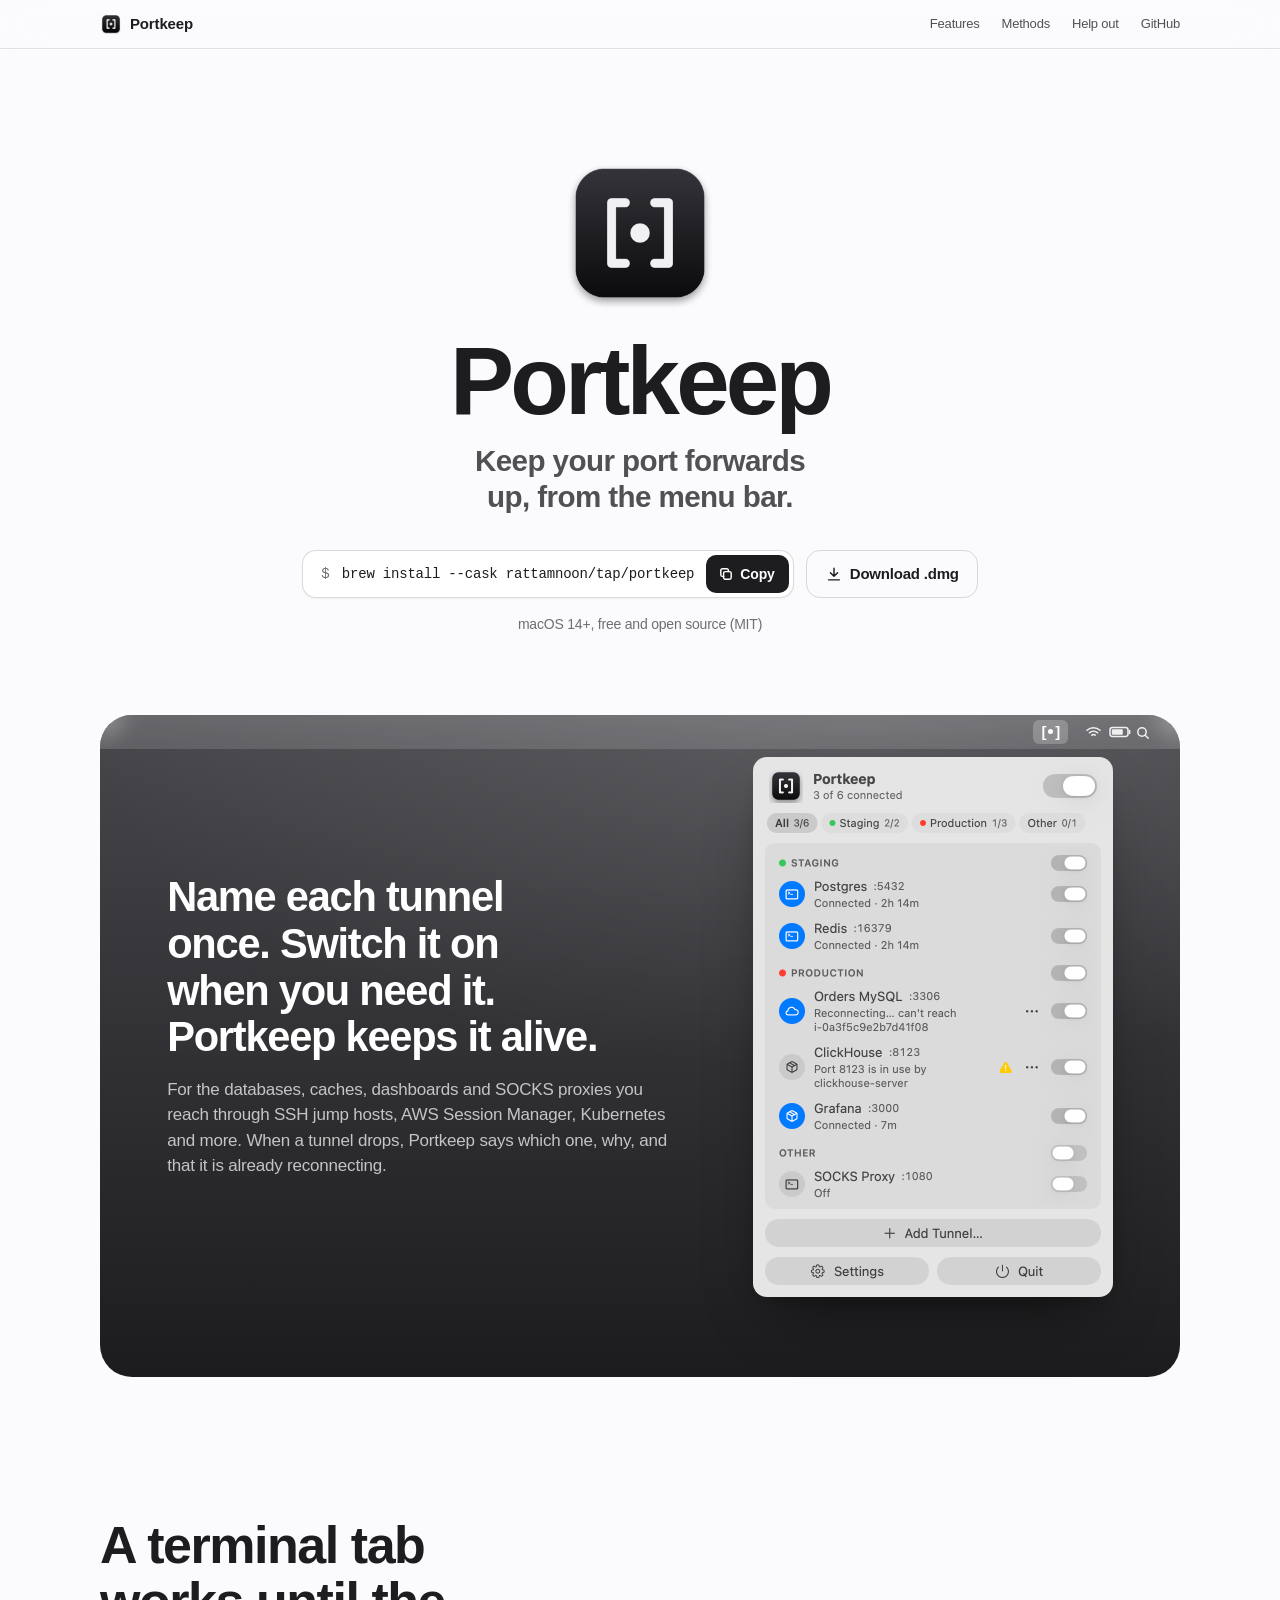
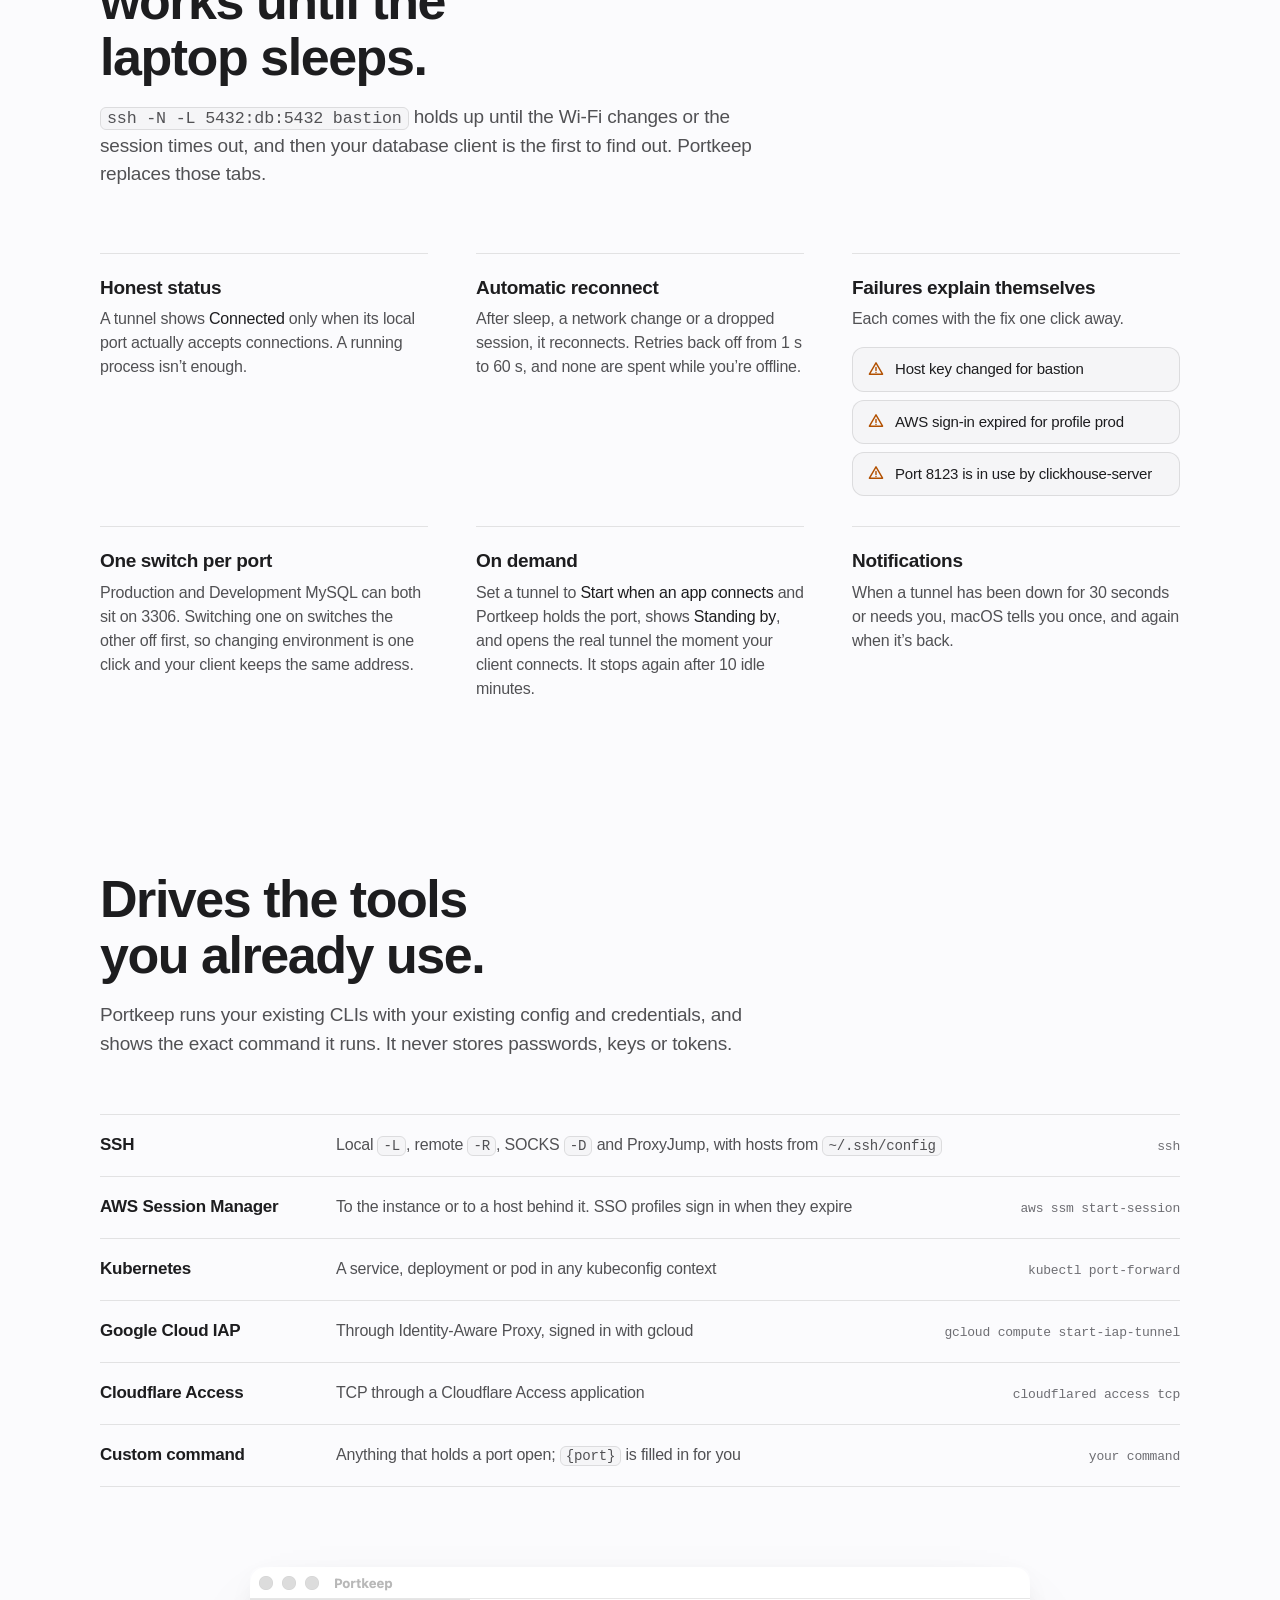
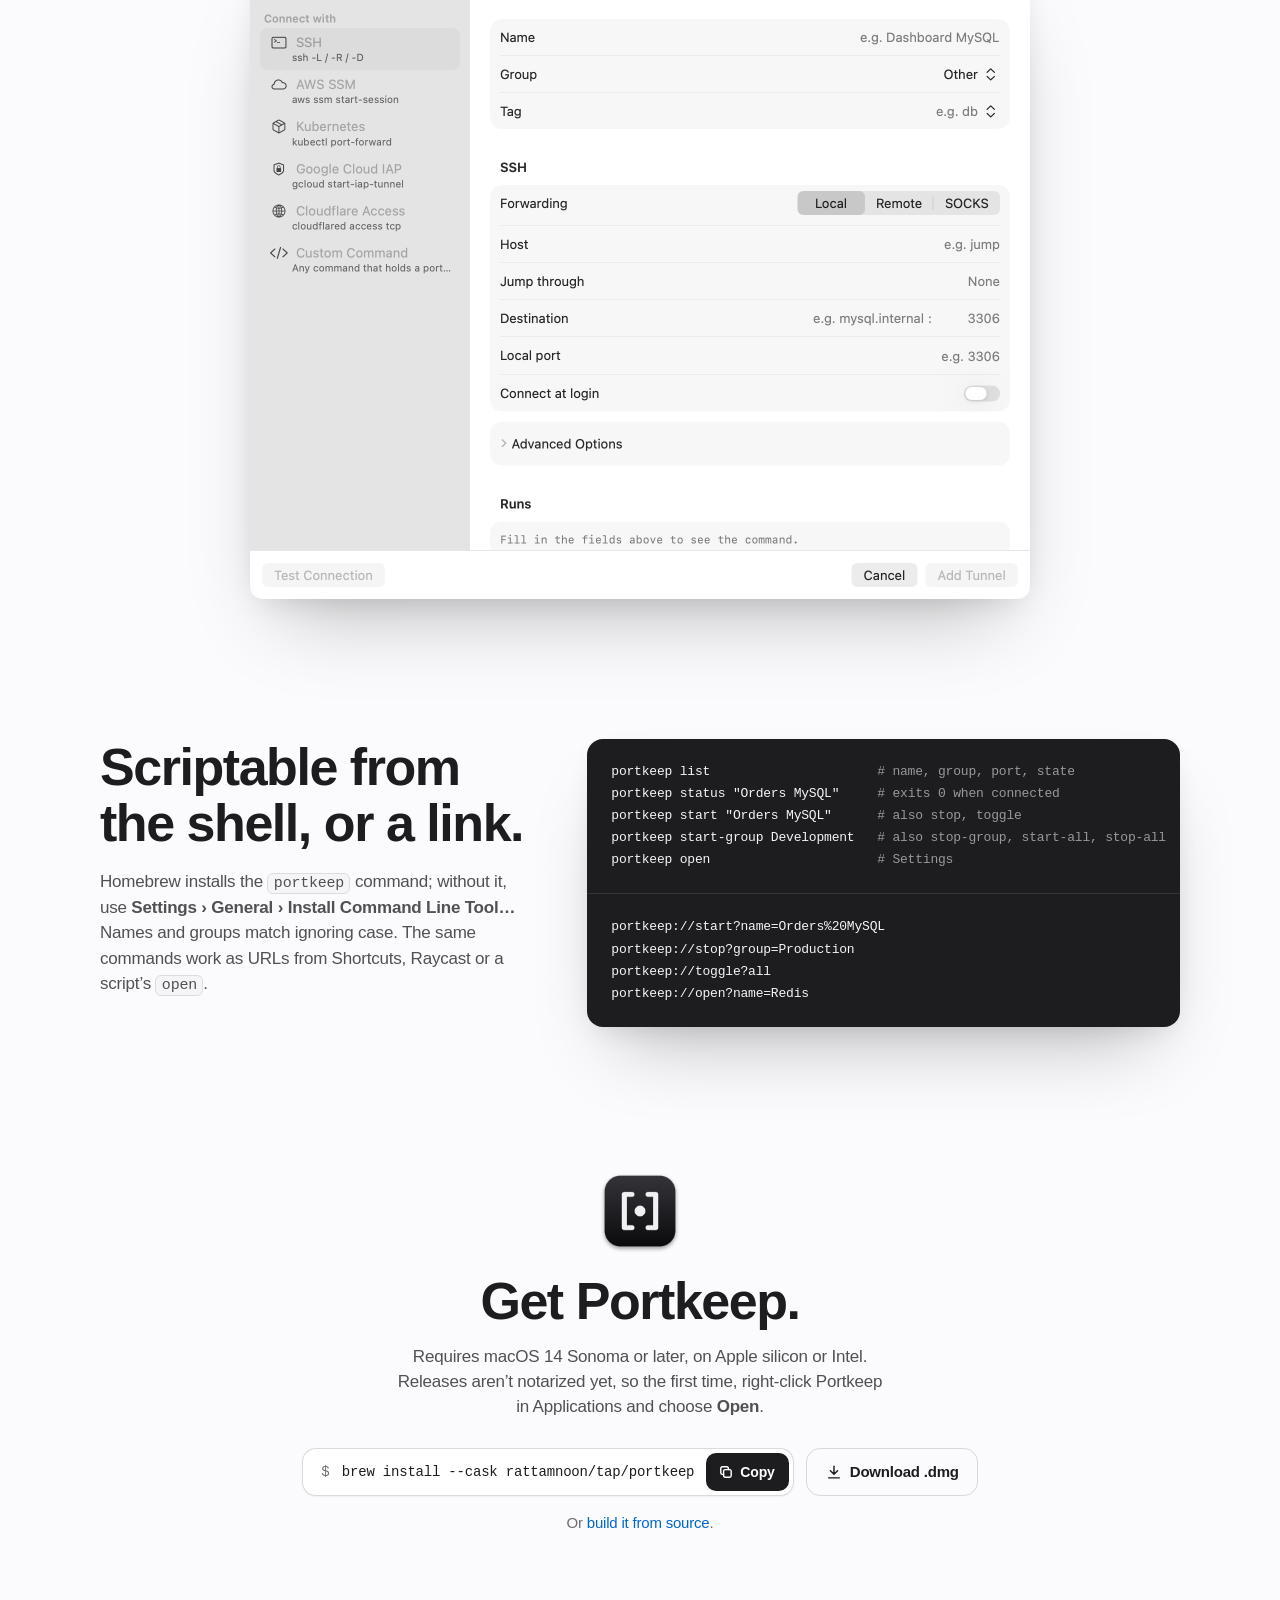
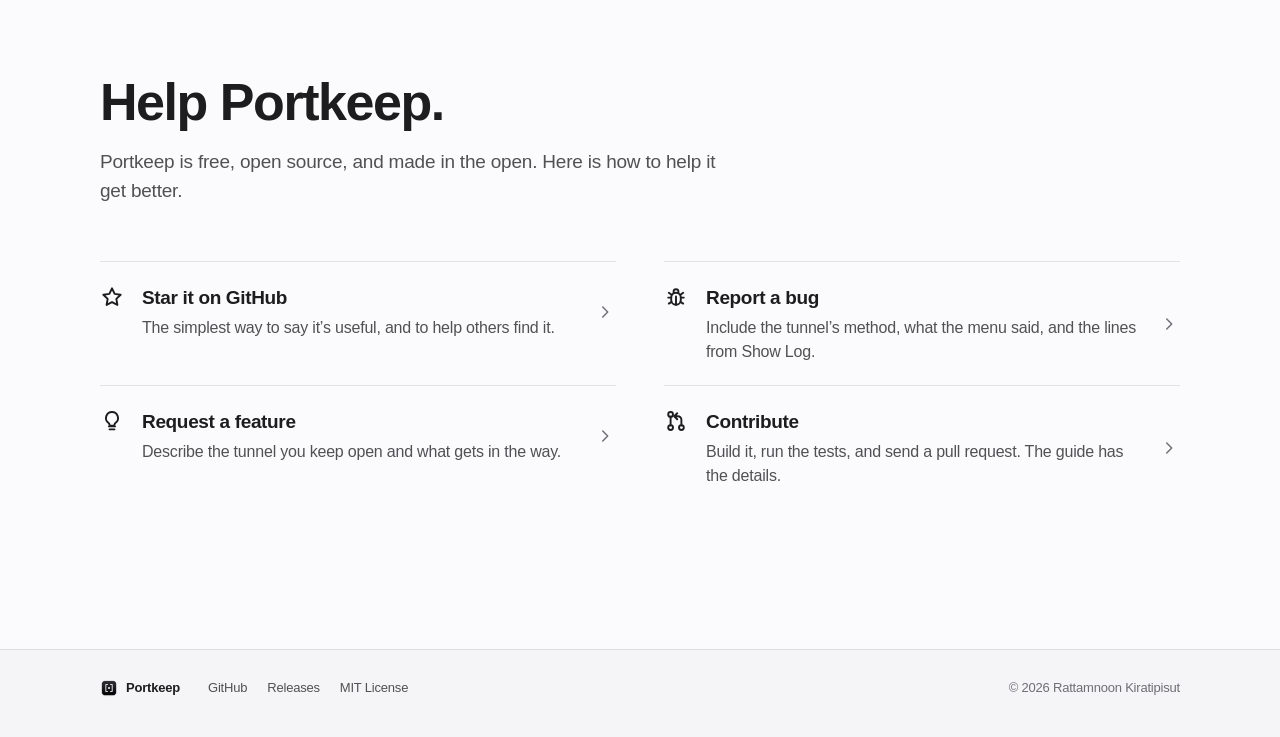
==== site/index.html @ b3702b77 "Landing page in site/, deployed to GitHub Pages A static page (no build step, system fonts, light an" ====
<!doctype html>
<html lang="en">
<head>
<meta charset="utf-8">
<meta name="viewport" content="width=device-width, initial-scale=1">
<title>Portkeep: keep your port forwards up, from the menu bar</title>
<meta name="description" content="Portkeep is a free, open-source macOS menu bar app that keeps your SSH, AWS SSM, kubectl, GCP IAP and Cloudflare port forwards up, reconnects them on its own, and says why when one fails.">
<meta name="color-scheme" content="light dark">
<meta name="theme-color" content="#fbfbfd" media="(prefers-color-scheme: light)">
<meta name="theme-color" content="#000000" media="(prefers-color-scheme: dark)">
<link rel="canonical" href="https://rattamnoon.github.io/portkeep/">
<link rel="icon" type="image/png" href="assets/favicon.png">
<link rel="apple-touch-icon" href="assets/apple-touch-icon.png">
<meta property="og:type" content="website">
<meta property="og:site_name" content="Portkeep">
<meta property="og:title" content="Portkeep">
<meta property="og:description" content="Keep your port forwards up, from the menu bar. Free and open source for macOS.">
<meta property="og:url" content="https://rattamnoon.github.io/portkeep/">
<meta property="og:image" content="https://rattamnoon.github.io/portkeep/assets/og.png">
<meta property="og:image:width" content="1200">
<meta property="og:image:height" content="630">
<meta property="og:image:alt" content="The Portkeep icon, a white bracket-and-dot mark on a graphite square, beside the name and tagline">
<meta name="twitter:card" content="summary_large_image">
<link rel="stylesheet" href="assets/style.css">
</head>
<body>
<svg width="0" height="0" class="sprite" aria-hidden="true" focusable="false">
  <symbol id="i-copy" viewBox="0 0 20 20"><rect x="7" y="7" width="9.5" height="9.5" rx="2"/><path d="M13 7V5.5A2 2 0 0 0 11 3.5H5.5a2 2 0 0 0-2 2V11a2 2 0 0 0 2 2H7"/></symbol>
  <symbol id="i-check" viewBox="0 0 20 20"><path d="M4.5 10.5l3.5 3.5 7.5-8"/></symbol>
  <symbol id="i-down" viewBox="0 0 20 20"><path d="M10 3.5v9M6 8.5l4 4 4-4M4 16.5h12"/></symbol>
  <symbol id="i-arrow" viewBox="0 0 20 20"><path d="M7.5 4.5L13 10l-5.5 5.5"/></symbol>
  <symbol id="i-star" viewBox="0 0 20 20"><path d="M10 2.8l2.2 4.6 5 .7-3.6 3.5.9 5-4.5-2.4-4.5 2.4.9-5L2.8 8.1l5-.7z"/></symbol>
  <symbol id="i-bug" viewBox="0 0 20 20"><rect x="6" y="6.5" width="8" height="10" rx="4"/><path d="M8 6.5V5.5a2 2 0 0 1 4 0v1M10 9.5v7M3.5 10.5H6M14 10.5h2.5M4 6.5l2.3 1.6M16 6.5l-2.3 1.6M4 15.5l2.3-1.4M16 15.5l-2.3-1.4"/></symbol>
  <symbol id="i-idea" viewBox="0 0 20 20"><path d="M7.5 14.5h5M8 17h4M10 2.5a5 5 0 0 0-3 9c.6.5 1 1.2 1 2v.5h4V13.5c0-.8.4-1.5 1-2a5 5 0 0 0-3-9z"/></symbol>
  <symbol id="i-merge" viewBox="0 0 20 20"><circle cx="5.5" cy="4.5" r="2"/><circle cx="5.5" cy="15.5" r="2"/><circle cx="14.5" cy="15.5" r="2"/><path d="M5.5 6.5v7M14.5 13.5V9a3 3 0 0 0-3-3H9M11 3.5L8.5 6 11 8.5"/></symbol>
  <symbol id="i-warn" viewBox="0 0 20 20"><path d="M10 3.2l7.3 12.6H2.7z"/><path d="M10 8.2v3.6M10 13.9v.1"/></symbol>
</svg>

<header class="bar">
  <nav class="bar-inner" aria-label="Site">
    <a class="bar-brand" href="./" aria-label="Portkeep home"><img src="assets/favicon.png" width="22" height="22" alt=""> Portkeep</a>
    <div class="bar-links">
      <a href="#why">Features</a>
      <a href="#methods">Methods</a>
      <a href="#help">Help out</a>
      <a href="https://github.com/rattamnoon/portkeep">GitHub</a>
    </div>
  </nav>
</header>

<main>
  <section class="hero" aria-labelledby="hero-title">
    <img class="hero-icon" src="assets/icon.png" width="160" height="160" alt="Portkeep app icon">
    <h1 id="hero-title">Portkeep</h1>
    <p class="hero-tagline">Keep your port forwards up, from the menu bar.</p>

    <div class="install">
      <div class="brew" role="group" aria-label="Install with Homebrew">
        <code id="brew-cmd"><span class="prompt" aria-hidden="true">$</span> brew install --cask rattamnoon/tap/portkeep</code>
        <button class="copy" type="button" data-copy="brew install --cask rattamnoon/tap/portkeep" aria-label="Copy the Homebrew command">
          <svg class="ico ico-copy" aria-hidden="true"><use href="#i-copy"/></svg>
          <svg class="ico ico-done" aria-hidden="true"><use href="#i-check"/></svg>
          <span class="copy-label">Copy</span>
        </button>
      </div>
      <a class="dmg" href="https://github.com/rattamnoon/portkeep/releases/latest">
        <svg class="ico" aria-hidden="true"><use href="#i-down"/></svg>
        Download .dmg
      </a>
    </div>
    <p class="hero-note">macOS 14+, free and open source (MIT)</p>
    <p class="sr-only" aria-live="polite" id="copy-status"></p>
  </section>

  <section class="stage" aria-label="The Portkeep menu">
    <div class="desk">
      <div class="menubar" aria-hidden="true">
        <span class="menubar-glyph"><span>[</span><i></i><span>]</span></span>
        <svg class="menubar-sys" viewBox="0 0 66 14"><path d="M1 5.2a9.6 9.6 0 0 1 13 0M3.4 7.7a6.2 6.2 0 0 1 8.2 0M5.8 10.1a2.8 2.8 0 0 1 3.4 0"/><rect x="24" y="2.5" width="18" height="9" rx="2.4"/><rect x="25.8" y="4.3" width="11" height="5.4" rx="1" class="fill"/><path d="M43.6 5.6v2.8"/><circle cx="56" cy="7" r="4.2"/><path d="M59.2 10.2l3 3"/></svg>
      </div>
      <div class="desk-body">
        <div class="desk-copy">
          <p class="desk-lead">Name each tunnel once. Switch it on when you need it. Portkeep keeps it alive.</p>
          <p class="desk-text">For the databases, caches, dashboards and SOCKS proxies you reach through SSH jump hosts, AWS Session Manager, Kubernetes and more. When a tunnel drops, Portkeep says which one, why, and that it is already reconnecting.</p>
        </div>
        <picture class="menu-shot">
          <source srcset="assets/menu-en-dark.png" media="(prefers-color-scheme: dark)">
          <img src="assets/menu-en-light.png" width="360" height="540" alt="The Portkeep menu: tunnels grouped under Staging, Production and Other, each with its local port, status and a switch. Orders MySQL reads “Reconnecting… can't reach” its instance, and ClickHouse warns that port 8123 is in use by clickhouse-server.">
        </picture>
      </div>
    </div>
  </section>

  <section class="why" id="why" aria-labelledby="why-title">
    <div class="wrap">
      <h2 id="why-title">A terminal tab works until the laptop sleeps.</h2>
      <p class="section-lede"><code>ssh -N -L 5432:db:5432 bastion</code> holds up until the Wi-Fi changes or the session times out, and then your database client is the first to find out. Portkeep replaces those tabs.</p>

      <dl class="points">
        <div class="point">
          <dt>Honest status</dt>
          <dd>A tunnel shows <em>Connected</em> only when its local port actually accepts connections. A running process isn’t enough.</dd>
        </div>
        <div class="point">
          <dt>Automatic reconnect</dt>
          <dd>After sleep, a network change or a dropped session, it reconnects. Retries back off from 1&nbsp;s to 60&nbsp;s, and none are spent while you’re offline.</dd>
        </div>
        <div class="point">
          <dt>Failures explain themselves</dt>
          <dd>
            Each comes with the fix one click away.
            <ul class="failures" aria-label="Example failure messages">
              <li><svg class="ico" aria-hidden="true"><use href="#i-warn"/></svg>Host key changed for bastion</li>
              <li><svg class="ico" aria-hidden="true"><use href="#i-warn"/></svg>AWS sign-in expired for profile prod</li>
              <li><svg class="ico" aria-hidden="true"><use href="#i-warn"/></svg>Port 8123 is in use by clickhouse-server</li>
            </ul>
          </dd>
        </div>
        <div class="point">
          <dt>One switch per port</dt>
          <dd>Production and Development MySQL can both sit on 3306. Switching one on switches the other off first, so changing environment is one click and your client keeps the same address.</dd>
        </div>
        <div class="point">
          <dt>On demand</dt>
          <dd>Set a tunnel to <em>Start when an app connects</em> and Portkeep holds the port, shows <em>Standing by</em>, and opens the real tunnel the moment your client connects. It stops again after 10 idle minutes.</dd>
        </div>
        <div class="point">
          <dt>Notifications</dt>
          <dd>When a tunnel has been down for 30 seconds or needs you, macOS tells you once, and again when it’s back.</dd>
        </div>
      </dl>
    </div>
  </section>

  <section class="methods" id="methods" aria-labelledby="methods-title">
    <div class="wrap">
      <h2 id="methods-title">Drives the tools you already use.</h2>
      <p class="section-lede">Portkeep runs your existing CLIs with your existing config and credentials, and shows the exact command it runs. It never stores passwords, keys or tokens.</p>

      <ul class="method-list">
        <li><span class="m-name">SSH</span><span class="m-detail">Local <code>-L</code>, remote <code>-R</code>, SOCKS <code>-D</code> and ProxyJump, with hosts from <code>~/.ssh/config</code></span><code class="m-cmd">ssh</code></li>
        <li><span class="m-name">AWS Session Manager</span><span class="m-detail">To the instance or to a host behind it. SSO profiles sign in when they expire</span><code class="m-cmd">aws ssm start-session</code></li>
        <li><span class="m-name">Kubernetes</span><span class="m-detail">A service, deployment or pod in any kubeconfig context</span><code class="m-cmd">kubectl port-forward</code></li>
        <li><span class="m-name">Google Cloud IAP</span><span class="m-detail">Through Identity-Aware Proxy, signed in with gcloud</span><code class="m-cmd">gcloud compute start-iap-tunnel</code></li>
        <li><span class="m-name">Cloudflare Access</span><span class="m-detail">TCP through a Cloudflare Access application</span><code class="m-cmd">cloudflared access tcp</code></li>
        <li><span class="m-name">Custom command</span><span class="m-detail">Anything that holds a port open; <code>{port}</code> is filled in for you</span><code class="m-cmd">your command</code></li>
      </ul>

      <figure class="window-shot">
        <img src="assets/add-en-light.png" width="780" height="632" loading="lazy" alt="The Add Tunnel window: the connection methods in a sidebar, and the SSH form with name, group, tag, forwarding type, host, jump host, destination and local port.">
      </figure>
    </div>
  </section>

  <section class="cli" id="cli" aria-labelledby="cli-title">
    <div class="wrap cli-grid">
      <div>
        <h2 id="cli-title">Scriptable from the shell, or a link.</h2>
        <p class="section-lede">Homebrew installs the <code>portkeep</code> command; without it, use <strong>Settings › General › Install Command Line Tool…</strong> Names and groups match ignoring case. The same commands work as URLs from Shortcuts, Raycast or a script’s <code>open</code>.</p>
      </div>
      <div class="terminal">
<pre><code><span class="c-cmd">portkeep list</span>                      <span class="c-note"># name, group, port, state</span>
<span class="c-cmd">portkeep status "Orders MySQL"</span>     <span class="c-note"># exits 0 when connected</span>
<span class="c-cmd">portkeep start "Orders MySQL"</span>      <span class="c-note"># also stop, toggle</span>
<span class="c-cmd">portkeep start-group Development</span>   <span class="c-note"># also stop-group, start-all, stop-all</span>
<span class="c-cmd">portkeep open</span>                      <span class="c-note"># Settings</span></code></pre>
<pre class="urls"><code>portkeep://start?name=Orders%20MySQL
portkeep://stop?group=Production
portkeep://toggle?all
portkeep://open?name=Redis</code></pre>
      </div>
    </div>
  </section>

  <section class="get" aria-labelledby="get-title">
    <div class="wrap get-inner">
      <img src="assets/icon.png" width="88" height="88" alt="" loading="lazy">
      <h2 id="get-title">Get Portkeep.</h2>
      <p>Requires macOS 14 Sonoma or later, on Apple silicon or Intel. Releases aren’t notarized yet, so the first time, right-click Portkeep in Applications and choose <strong>Open</strong>.</p>
      <div class="install">
        <div class="brew" role="group" aria-label="Install with Homebrew">
          <code><span class="prompt" aria-hidden="true">$</span> brew install --cask rattamnoon/tap/portkeep</code>
          <button class="copy" type="button" data-copy="brew install --cask rattamnoon/tap/portkeep" aria-label="Copy the Homebrew command">
            <svg class="ico ico-copy" aria-hidden="true"><use href="#i-copy"/></svg>
            <svg class="ico ico-done" aria-hidden="true"><use href="#i-check"/></svg>
            <span class="copy-label">Copy</span>
          </button>
        </div>
        <a class="dmg" href="https://github.com/rattamnoon/portkeep/releases/latest">
          <svg class="ico" aria-hidden="true"><use href="#i-down"/></svg>
          Download .dmg
        </a>
      </div>
      <p class="get-alt">Or <a href="https://github.com/rattamnoon/portkeep#install">build it from source</a>.</p>
    </div>
  </section>

  <section class="help" id="help" aria-labelledby="help-title">
    <div class="wrap">
      <h2 id="help-title">Help Portkeep.</h2>
      <p class="section-lede">Portkeep is free, open source, and made in the open. Here is how to help it get better.</p>
      <ul class="help-list">
        <li>
          <a href="https://github.com/rattamnoon/portkeep">
            <svg class="ico" aria-hidden="true"><use href="#i-star"/></svg>
            <span class="h-title">Star it on GitHub</span>
            <span class="h-text">The simplest way to say it’s useful, and to help others find it.</span>
            <svg class="ico h-go" aria-hidden="true"><use href="#i-arrow"/></svg>
          </a>
        </li>
        <li>
          <a href="https://github.com/rattamnoon/portkeep/issues/new?template=bug_report.yml">
            <svg class="ico" aria-hidden="true"><use href="#i-bug"/></svg>
            <span class="h-title">Report a bug</span>
            <span class="h-text">Include the tunnel’s method, what the menu said, and the lines from Show Log.</span>
            <svg class="ico h-go" aria-hidden="true"><use href="#i-arrow"/></svg>
          </a>
        </li>
        <li>
          <a href="https://github.com/rattamnoon/portkeep/issues/new?template=feature_request.yml">
            <svg class="ico" aria-hidden="true"><use href="#i-idea"/></svg>
            <span class="h-title">Request a feature</span>
            <span class="h-text">Describe the tunnel you keep open and what gets in the way.</span>
            <svg class="ico h-go" aria-hidden="true"><use href="#i-arrow"/></svg>
          </a>
        </li>
        <li>
          <a href="https://github.com/rattamnoon/portkeep/blob/main/CONTRIBUTING.md">
            <svg class="ico" aria-hidden="true"><use href="#i-merge"/></svg>
            <span class="h-title">Contribute</span>
            <span class="h-text">Build it, run the tests, and send a pull request. The guide has the details.</span>
            <svg class="ico h-go" aria-hidden="true"><use href="#i-arrow"/></svg>
          </a>
        </li>
        <!--
          Sponsor: intentionally not rendered. The owner hasn't chosen a sponsor
          platform yet (GitHub Sponsors, Open Collective, …). When one is chosen,
          add a fifth item here with the same markup, e.g.
          <li><a href="https://github.com/sponsors/rattamnoon">…<span class="h-title">Sponsor</span>…</a></li>
          and add a matching FUNDING.yml under .github/.
        -->
      </ul>
    </div>
  </section>
</main>

<footer class="foot">
  <div class="wrap foot-inner">
    <span class="foot-brand"><img src="assets/favicon.png" width="18" height="18" alt=""> Portkeep</span>
    <nav class="foot-links" aria-label="Footer">
      <a href="https://github.com/rattamnoon/portkeep">GitHub</a>
      <a href="https://github.com/rattamnoon/portkeep/releases">Releases</a>
      <a href="https://github.com/rattamnoon/portkeep/blob/main/LICENSE">MIT License</a>
    </nav>
    <p class="foot-copy">© 2026 Rattamnoon Kiratipisut</p>
  </div>
</footer>

<script>
  document.querySelectorAll('.copy').forEach(function (button) {
    var label = button.querySelector('.copy-label');
    var status = document.getElementById('copy-status');
    var timer;
    button.addEventListener('click', function () {
      if (!navigator.clipboard) return;
      navigator.clipboard.writeText(button.dataset.copy).then(function () {
        button.classList.add('is-done');
        label.textContent = 'Copied';
        status.textContent = 'Homebrew command copied';
        clearTimeout(timer);
        timer = setTimeout(function () {
          button.classList.remove('is-done');
          label.textContent = 'Copy';
          status.textContent = '';
        }, 2000);
      });
    });
  });
</script>
</body>
</html>
---- site/assets/style.css ----
:root {
  --bg: #fbfbfd;
  --bg-alt: #f5f5f7;
  --ink: #1d1d1f;
  --ink-2: #515154;
  --ink-3: #6e6e73;
  --hair: rgba(0, 0, 0, 0.1);
  --link: #0066cc;
  --btn: #1d1d1f;
  --btn-ink: #ffffff;
  --btn-hover: #3a3a3d;
  --field: #ffffff;
  --field-edge: rgba(0, 0, 0, 0.14);
  --desk-top: #47474c;
  --desk-bottom: #1c1c1e;
  --term: #1d1d1f;
  --term-ink: #f5f5f7;
  --term-dim: #98989d;
  --warn: #b25000;
  --bar: rgba(251, 251, 253, 0.78);
  --shot-shadow: 0 30px 60px -20px rgba(0, 0, 0, 0.45), 0 12px 24px -12px rgba(0, 0, 0, 0.3);
  --win-shadow: 0 40px 80px -30px rgba(0, 0, 0, 0.28), 0 10px 30px -12px rgba(0, 0, 0, 0.14);
  --sans: -apple-system, BlinkMacSystemFont, "SF Pro Text", "SF Pro Display", "Helvetica Neue", Helvetica, Arial, sans-serif;
  --mono: ui-monospace, "SF Mono", SFMono-Regular, Menlo, Consolas, monospace;
  color-scheme: light;
}

@media (prefers-color-scheme: dark) {
  :root:not([data-theme="light"]) {
    --bg: #000000;
    --bg-alt: #111113;
    --ink: #f5f5f7;
    --ink-2: #c7c7cc;
    --ink-3: #a1a1a6;
    --hair: rgba(255, 255, 255, 0.14);
    --link: #2997ff;
    --btn: #f5f5f7;
    --btn-ink: #1d1d1f;
    --btn-hover: #d2d2d7;
    --field: #1c1c1e;
    --field-edge: rgba(255, 255, 255, 0.16);
    --desk-top: #3a3a3f;
    --desk-bottom: #141416;
    --term: #161618;
    --term-ink: #f5f5f7;
    --term-dim: #8e8e93;
    --warn: #ffb340;
    --bar: rgba(0, 0, 0, 0.72);
    --shot-shadow: 0 30px 60px -20px rgba(0, 0, 0, 0.8), 0 0 0 1px rgba(255, 255, 255, 0.08);
    --win-shadow: 0 40px 80px -30px rgba(0, 0, 0, 0.9), 0 0 0 1px rgba(255, 255, 255, 0.1);
    color-scheme: dark;
  }
}

:root[data-theme="dark"] {
  --bg: #000000;
  --bg-alt: #111113;
  --ink: #f5f5f7;
  --ink-2: #c7c7cc;
  --ink-3: #a1a1a6;
  --hair: rgba(255, 255, 255, 0.14);
  --link: #2997ff;
  --btn: #f5f5f7;
  --btn-ink: #1d1d1f;
  --btn-hover: #d2d2d7;
  --field: #1c1c1e;
  --field-edge: rgba(255, 255, 255, 0.16);
  --desk-top: #3a3a3f;
  --desk-bottom: #141416;
  --term: #161618;
  --term-ink: #f5f5f7;
  --term-dim: #8e8e93;
  --warn: #ffb340;
  --bar: rgba(0, 0, 0, 0.72);
  --shot-shadow: 0 30px 60px -20px rgba(0, 0, 0, 0.8), 0 0 0 1px rgba(255, 255, 255, 0.08);
  --win-shadow: 0 40px 80px -30px rgba(0, 0, 0, 0.9), 0 0 0 1px rgba(255, 255, 255, 0.1);
  color-scheme: dark;
}

*, *::before, *::after { box-sizing: border-box; }

html {
  -webkit-text-size-adjust: 100%;
  text-size-adjust: 100%;
  scroll-behavior: smooth;
  scroll-padding-top: 64px;
}

body {
  margin: 0;
  background: var(--bg);
  color: var(--ink);
  font-family: var(--sans);
  font-size: 17px;
  line-height: 1.47;
  letter-spacing: -0.012em;
  -webkit-font-smoothing: antialiased;
  overflow-x: hidden;
}

::selection { background: var(--ink); color: var(--bg); }

img { display: block; max-width: 100%; height: auto; }

a { color: var(--link); text-decoration: none; }
a:hover { text-decoration: underline; text-underline-offset: 0.18em; }
:focus-visible { outline: 2px solid var(--link); outline-offset: 3px; border-radius: 6px; }

code { font-family: var(--mono); font-size: 0.88em; }
p code, dd code, .m-detail code {
  padding: 0.08em 0.36em;
  border-radius: 6px;
  background: var(--bg-alt);
  border: 1px solid var(--hair);
  white-space: nowrap;
}

h1, h2 { margin: 0; text-wrap: balance; color: var(--ink); }
h2 {
  font-size: clamp(2rem, 1.3rem + 3vw, 3.25rem);
  line-height: 1.08;
  font-weight: 700;
  letter-spacing: -0.028em;
  max-width: 18ch;
}

.sr-only {
  position: absolute; width: 1px; height: 1px; padding: 0; margin: -1px;
  overflow: hidden; clip: rect(0 0 0 0); white-space: nowrap; border: 0;
}

.sprite { position: absolute; }
.ico {
  width: 20px; height: 20px; flex: none;
  fill: none; stroke: currentColor; stroke-width: 1.6;
  stroke-linecap: round; stroke-linejoin: round;
}

.wrap { width: min(1080px, 100% - 32px); margin-inline: auto; }

/* Top bar */
.bar {
  position: sticky; top: 0; z-index: 10;
  background: var(--bar);
  -webkit-backdrop-filter: saturate(180%) blur(20px);
  backdrop-filter: saturate(180%) blur(20px);
  border-bottom: 1px solid var(--hair);
}
.bar-inner {
  width: min(1080px, 100% - 32px); margin-inline: auto;
  height: 48px; display: flex; align-items: center; justify-content: space-between; gap: 16px;
}
.bar-brand {
  display: inline-flex; align-items: center; gap: 8px;
  color: var(--ink); font-weight: 600; font-size: 15px; letter-spacing: -0.01em;
}
.bar-brand:hover { text-decoration: none; }
.bar-brand img { border-radius: 5px; }
.bar-links { display: flex; gap: 22px; font-size: 13px; }
.bar-links a { color: var(--ink-2); }
.bar-links a:hover { color: var(--ink); text-decoration: none; }

/* Hero */
.hero {
  display: flex; flex-direction: column; align-items: center; text-align: center;
  padding: clamp(56px, 9vw, 104px) 16px 0;
}
.hero-icon {
  width: clamp(112px, 16vw, 160px);
  margin-bottom: 20px;
}
.hero h1 {
  font-size: clamp(3.25rem, 1.8rem + 6.5vw, 6rem);
  line-height: 1;
  font-weight: 700;
  letter-spacing: -0.04em;
}
.hero-tagline {
  margin: 14px 0 0;
  font-size: clamp(1.3rem, 1rem + 1.4vw, 1.85rem);
  line-height: 1.2;
  font-weight: 600;
  letter-spacing: -0.02em;
  color: var(--ink-2);
  max-width: 36ch;
  text-wrap: balance;
}

.install {
  margin-top: 36px;
  display: flex; flex-wrap: wrap; align-items: center; justify-content: center; gap: 12px;
  max-width: 100%;
}
.brew {
  display: flex; align-items: center;
  max-width: 100%;
  min-height: 48px;
  padding: 4px 4px 4px 18px;
  background: var(--field);
  border: 1px solid var(--field-edge);
  border-radius: 14px;
  box-shadow: 0 1px 2px rgba(0, 0, 0, 0.05);
}
.brew code {
  font-size: 14px; color: var(--ink);
  white-space: nowrap; overflow-x: auto; scrollbar-width: none;
  padding-right: 12px;
}
.brew code::-webkit-scrollbar { display: none; }
.prompt { color: var(--ink-3); user-select: none; -webkit-user-select: none; margin-right: 0.3em; }

.copy {
  display: inline-flex; align-items: center; gap: 6px; flex: none;
  height: 38px; padding: 0 14px 0 12px;
  border: 0; border-radius: 10px;
  background: var(--btn); color: var(--btn-ink);
  font: 600 14px/1 var(--sans); letter-spacing: -0.01em;
  cursor: pointer;
  transition: background-color 160ms ease-out;
}
.copy:hover { background: var(--btn-hover); }
.copy .ico { width: 16px; height: 16px; stroke-width: 1.8; }
.copy .ico-done { display: none; }
.copy.is-done .ico-copy { display: none; }
.copy.is-done .ico-done { display: block; }

.dmg {
  display: inline-flex; align-items: center; gap: 7px;
  height: 48px; padding: 0 18px;
  border-radius: 14px;
  color: var(--ink); font-weight: 600; font-size: 15px;
  border: 1px solid var(--field-edge);
  transition: background-color 160ms ease-out;
}
.dmg:hover { text-decoration: none; background: var(--bg-alt); }
.dmg .ico { width: 18px; height: 18px; }

.hero-note { margin: 16px 0 0; font-size: 14px; color: var(--ink-3); }

/* Stage: the menu hanging from a menu bar */
.stage { padding: clamp(48px, 7vw, 80px) 16px 0; }
.desk {
  position: relative;
  width: min(1080px, 100%);
  margin-inline: auto;
  padding: 0 16px clamp(48px, 7vw, 80px);
  border-radius: clamp(20px, 3vw, 32px);
  background:
    radial-gradient(120% 90% at 70% 0%, rgba(255, 255, 255, 0.12), transparent 60%),
    linear-gradient(180deg, var(--desk-top), var(--desk-bottom));
  overflow: hidden;
  isolation: isolate;
}
.menubar {
  display: flex; align-items: center; justify-content: flex-end; gap: 18px;
  height: 34px; margin: 0 -16px;
  padding: 0 clamp(16px, 4vw, 28px);
  background: rgba(255, 255, 255, 0.14);
  -webkit-backdrop-filter: blur(12px);
  backdrop-filter: blur(12px);
  color: #fff;
}
.menubar-glyph {
  display: inline-flex; align-items: center; gap: 2px;
  height: 24px; padding: 0 8px;
  border-radius: 6px;
  background: rgba(255, 255, 255, 0.22);
  font: 700 15px/1 var(--sans);
}
.menubar-glyph i { width: 5px; height: 5px; border-radius: 50%; background: currentColor; }
.menubar-sys {
  width: 66px; height: 14px;
  fill: none; stroke: currentColor; stroke-width: 1.5; stroke-linecap: round; opacity: 0.9;
}
.menubar-sys .fill { fill: currentColor; stroke: none; }

.desk-body {
  display: flex; flex-direction: column-reverse; align-items: center; gap: 32px;
  padding-top: 8px;
}
.desk-copy { max-width: 34rem; text-align: center; }
.desk-lead {
  margin: 0;
  font-size: clamp(1.6rem, 1.1rem + 2vw, 2.6rem);
  line-height: 1.12;
  font-weight: 700;
  letter-spacing: -0.03em;
  color: #fff;
  text-wrap: balance;
}
.desk-text {
  margin: 16px 0 0;
  font-size: 17px; line-height: 1.5;
  color: rgba(255, 255, 255, 0.72);
  text-wrap: pretty;
}
.menu-shot { display: block; width: min(360px, 100%); }
.menu-shot img {
  border-radius: 14px;
  box-shadow: var(--shot-shadow);
}
@media (min-width: 900px) {
  .desk-body {
    display: grid;
    grid-template-columns: minmax(0, 1fr) 360px;
    align-items: center;
    gap: clamp(40px, 6vw, 96px);
    padding: 8px clamp(24px, 4vw, 56px) 0;
  }
  .desk-copy { text-align: left; }
}

@media (prefers-reduced-motion: no-preference) {
  .menu-shot {
    animation: drop 720ms cubic-bezier(0.16, 1, 0.3, 1) 200ms both;
    transform-origin: top center;
  }
  @keyframes drop {
    from { opacity: 0.001; transform: translateY(-14px) scale(0.98); filter: blur(4px); }
    to { opacity: 1; transform: none; filter: none; }
  }
}

/* Sections */
.why, .methods, .cli, .get, .help { padding: clamp(80px, 11vw, 140px) 0 0; }
.section-lede {
  margin: 18px 0 0;
  max-width: 62ch;
  font-size: 19px;
  line-height: 1.5;
  color: var(--ink-2);
  text-wrap: pretty;
}

/* Why */
.points {
  margin: clamp(40px, 6vw, 64px) 0 0;
  display: grid;
  grid-template-columns: repeat(3, minmax(0, 1fr));
  column-gap: clamp(24px, 4vw, 48px);
}
.point {
  padding: 22px 0 30px;
  border-top: 1px solid var(--hair);
}
.point dt {
  font-size: 19px; font-weight: 600; letter-spacing: -0.018em; line-height: 1.25;
}
.point dd {
  margin: 8px 0 0;
  color: var(--ink-2);
  font-size: 16px; line-height: 1.5;
}
.point em { font-style: normal; color: var(--ink); font-weight: 500; }
.failures {
  list-style: none; margin: 16px 0 0; padding: 0;
  display: grid; gap: 8px;
}
.failures li {
  display: flex; align-items: flex-start; gap: 10px;
  padding: 11px 14px;
  border-radius: 12px;
  background: var(--bg-alt);
  border: 1px solid var(--hair);
  color: var(--ink);
  font-size: 15px; line-height: 1.35;
}
.failures .ico { width: 18px; height: 18px; color: var(--warn); margin-top: 0.5px; }

/* Methods */
.method-list {
  list-style: none; margin: clamp(36px, 5vw, 56px) 0 0; padding: 0;
  border-bottom: 1px solid var(--hair);
}
.method-list li {
  display: grid;
  grid-template-columns: minmax(0, 13rem) minmax(0, 1fr) auto;
  align-items: baseline;
  gap: 4px 28px;
  padding: 18px 0;
  border-top: 1px solid var(--hair);
}
.m-name { font-weight: 600; font-size: 17px; letter-spacing: -0.015em; }
.m-detail { color: var(--ink-2); font-size: 16px; }
.m-cmd {
  font-size: 13px; color: var(--ink-3);
  white-space: nowrap;
}

.window-shot {
  margin: clamp(48px, 7vw, 80px) auto 0;
  width: min(780px, 100%);
}
.window-shot img {
  border-radius: 12px;
  box-shadow: var(--win-shadow);
}

/* CLI */
.cli-grid {
  display: grid;
  grid-template-columns: minmax(0, 5fr) minmax(0, 7fr);
  gap: clamp(32px, 5vw, 64px);
  align-items: start;
}
.cli .section-lede { font-size: 17px; }
.terminal {
  min-width: 0;
  border-radius: 16px;
  background: var(--term);
  color: var(--term-ink);
  box-shadow: var(--win-shadow);
  overflow: hidden;
}
.terminal pre {
  margin: 0;
  padding: 22px 24px;
  overflow-x: auto;
  font-family: var(--mono); font-size: 13px; line-height: 1.7;
  scrollbar-width: thin;
  scrollbar-color: rgba(255, 255, 255, 0.25) transparent;
}
.terminal pre code { font-size: inherit; }
.terminal .urls { border-top: 1px solid rgba(255, 255, 255, 0.1); color: var(--term-ink); }
.terminal ::selection { background: #f5f5f7; color: #1d1d1f; }
.c-note { color: var(--term-dim); }

/* Get */
.get-inner { display: flex; flex-direction: column; align-items: center; text-align: center; }
.get-inner img { margin-bottom: 18px; }
.get-inner > p { margin: 16px 0 0; max-width: 52ch; color: var(--ink-2); text-wrap: pretty; }
.get-inner .install { margin-top: 28px; }
.get-inner .get-alt { font-size: 15px; color: var(--ink-3); }

/* Help */
.help-list {
  list-style: none; margin: clamp(36px, 5vw, 56px) 0 0; padding: 0;
  display: grid; grid-template-columns: repeat(2, minmax(0, 1fr));
  column-gap: clamp(24px, 4vw, 48px);
}
.help-list a {
  display: grid;
  grid-template-columns: 28px minmax(0, 1fr) 20px;
  grid-template-areas: "ico title go" "ico text go";
  column-gap: 14px; row-gap: 4px;
  padding: 22px 0;
  border-top: 1px solid var(--hair);
  color: var(--ink);
}
.help-list a:hover { text-decoration: none; }
.help-list a:hover .h-title { color: var(--link); }
.help-list a:hover .h-go { transform: translateX(3px); color: var(--link); }
.help-list .ico { grid-area: ico; width: 24px; height: 24px; margin-top: 1px; }
.h-title { grid-area: title; font-size: 19px; font-weight: 600; letter-spacing: -0.018em; transition: color 160ms ease-out; }
.h-text { grid-area: text; color: var(--ink-2); font-size: 16px; }
.help-list .h-go {
  grid-area: go; align-self: center;
  width: 18px; height: 18px; color: var(--ink-3);
  transition: transform 200ms cubic-bezier(0.16, 1, 0.3, 1), color 160ms ease-out;
}

/* Footer */
.foot {
  margin-top: clamp(80px, 11vw, 140px);
  padding: 28px 0 40px;
  border-top: 1px solid var(--hair);
  background: var(--bg-alt);
  font-size: 13px; color: var(--ink-3);
}
.foot-inner { display: flex; flex-wrap: wrap; align-items: center; gap: 12px 28px; }
.foot-brand { display: inline-flex; align-items: center; gap: 8px; color: var(--ink); font-weight: 600; }
.foot-brand img { border-radius: 4px; }
.foot-links { display: flex; flex-wrap: wrap; gap: 8px 20px; }
.foot-links a { color: var(--ink-2); }
.foot-copy { margin: 0 0 0 auto; }

/* Narrow */
@media (max-width: 900px) {
  .points { grid-template-columns: repeat(2, minmax(0, 1fr)); }
  .cli-grid { grid-template-columns: minmax(0, 1fr); }
}

@media (max-width: 640px) {
  body { font-size: 16px; }
  .bar-links a:not(:last-child) { display: none; }
  .section-lede { font-size: 17px; }
  .points { grid-template-columns: minmax(0, 1fr); }
  .method-list li { grid-template-columns: minmax(0, 1fr); }
  .m-cmd { margin-top: 4px; }
  .help-list { grid-template-columns: minmax(0, 1fr); }
  .install { width: 100%; flex-direction: column; align-items: stretch; }
  .brew { width: 100%; }
  .brew code { flex: 1; min-width: 0; font-size: 13px; }
  .dmg { justify-content: center; }
  .foot-copy { margin-left: 0; width: 100%; }
  p code, dd code, .m-detail code { white-space: normal; }
}

@media (prefers-reduced-motion: reduce) {
  html { scroll-behavior: auto; }
  *, *::before, *::after { transition: none !important; }
}
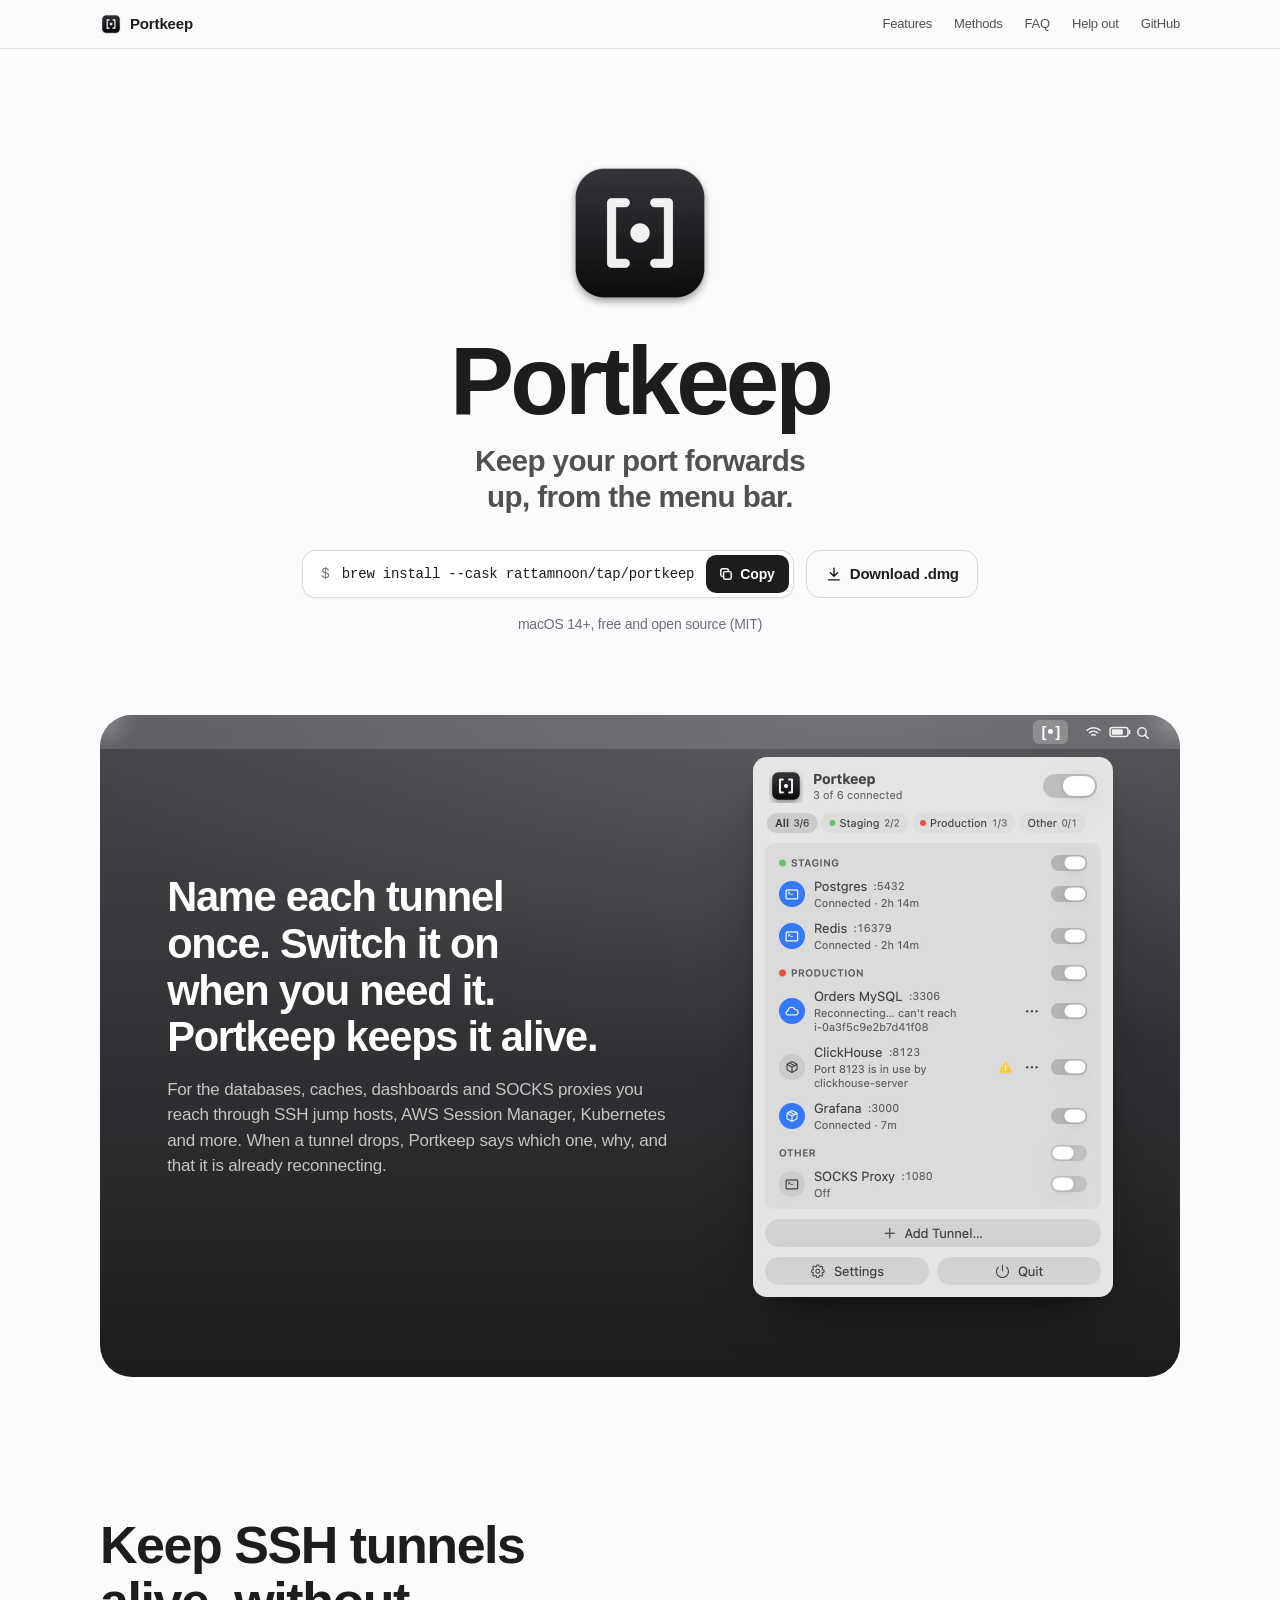
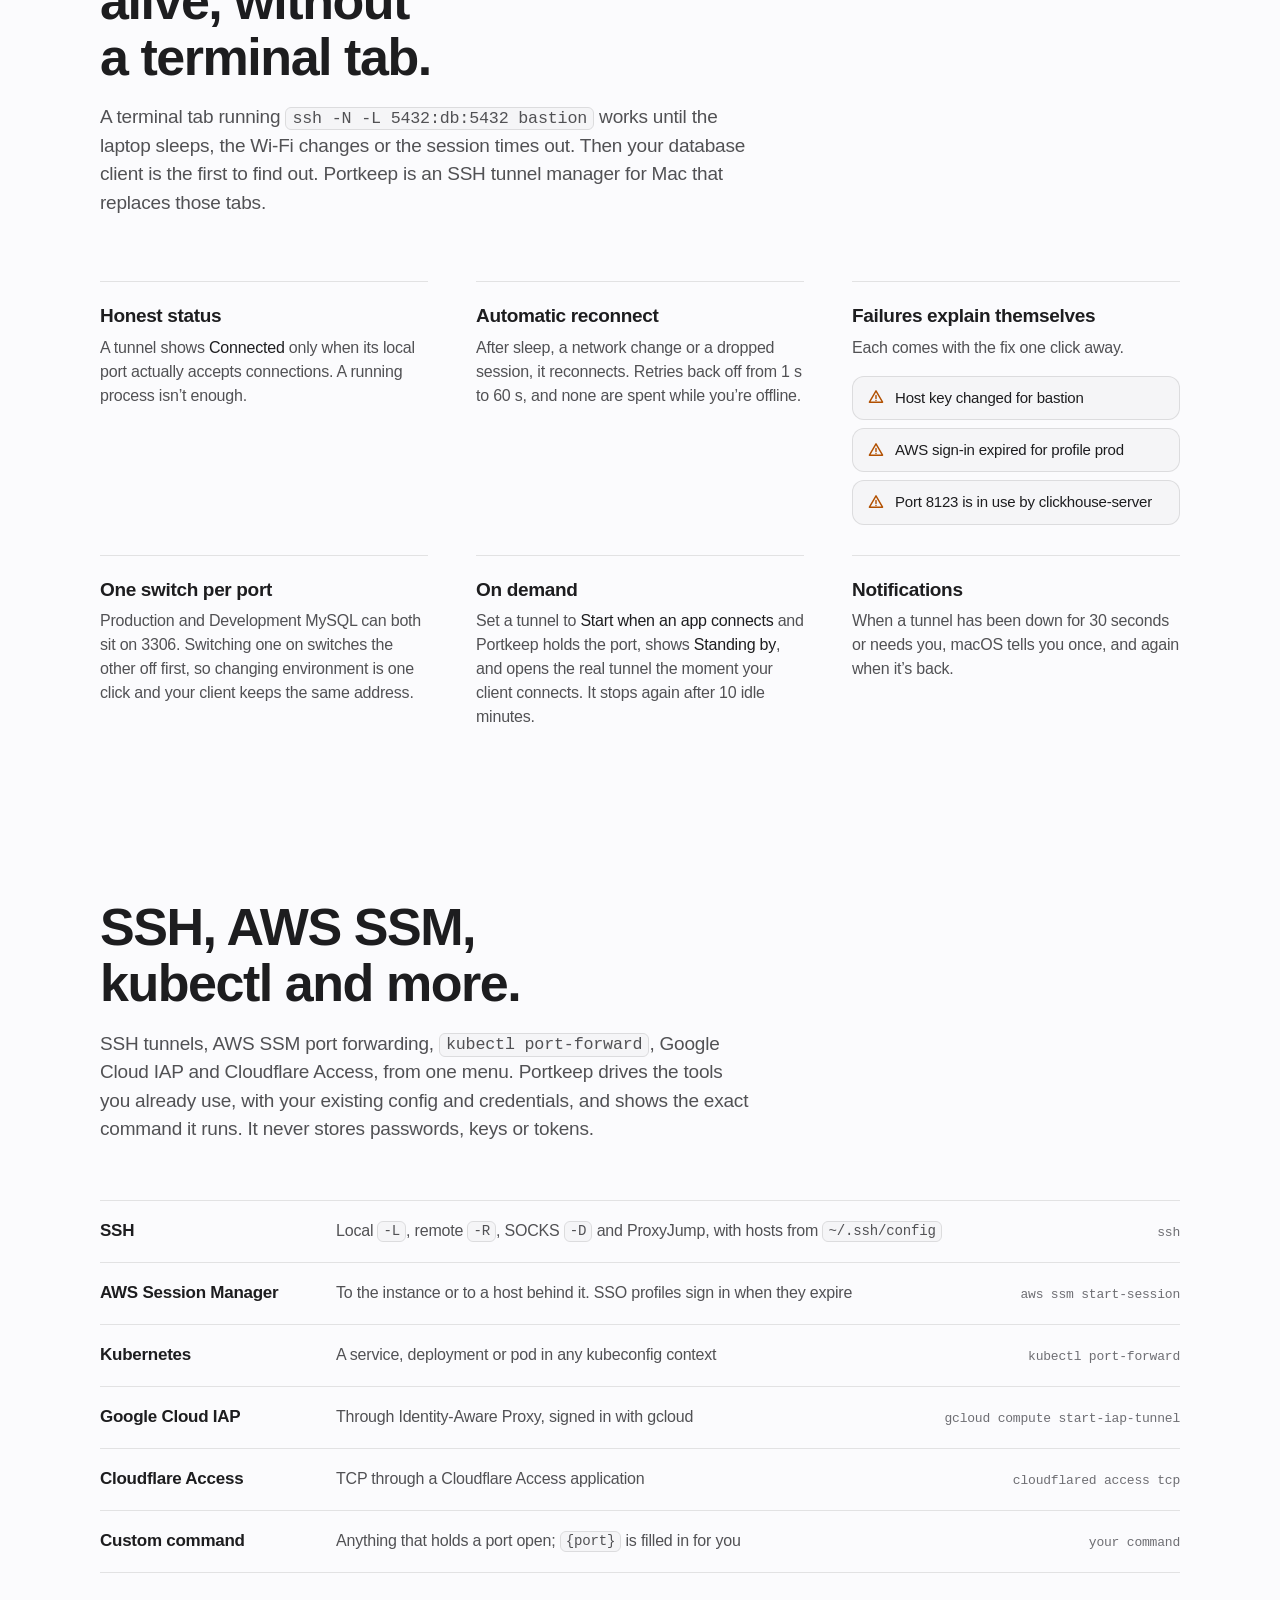
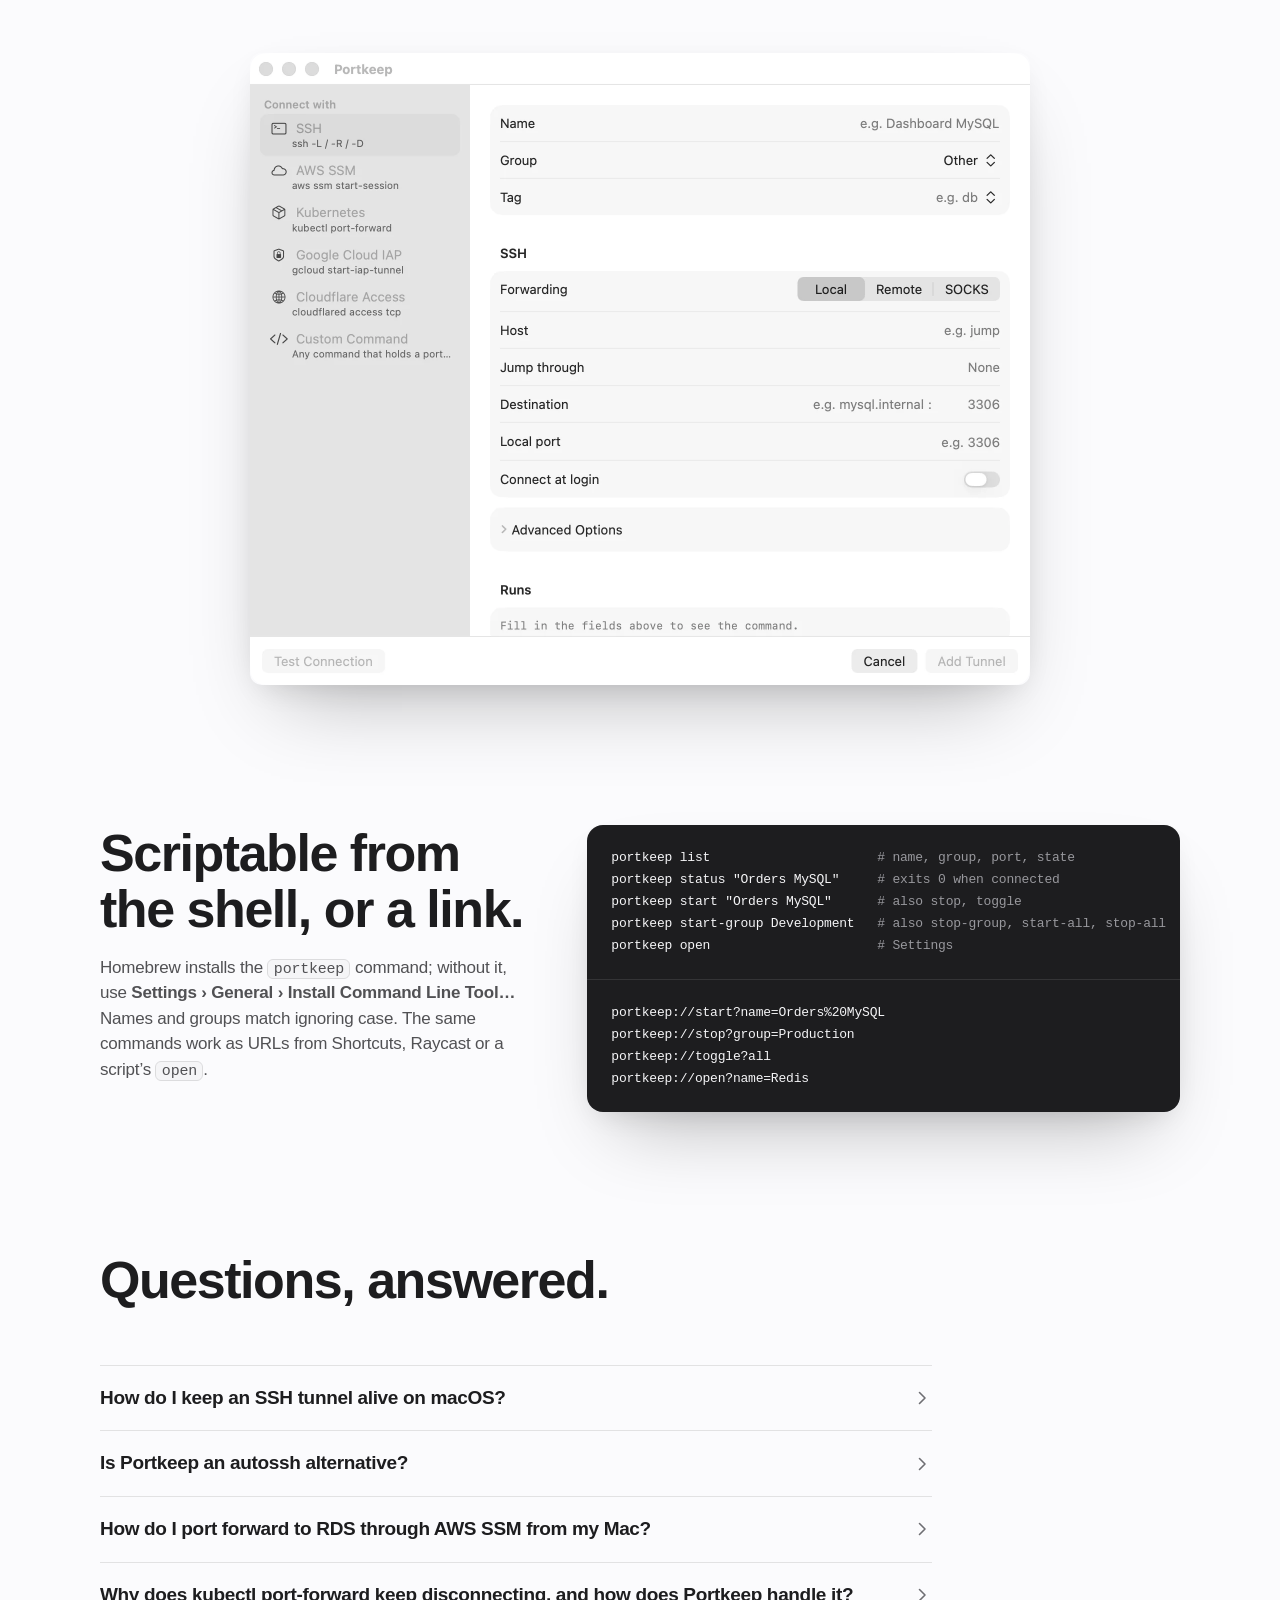
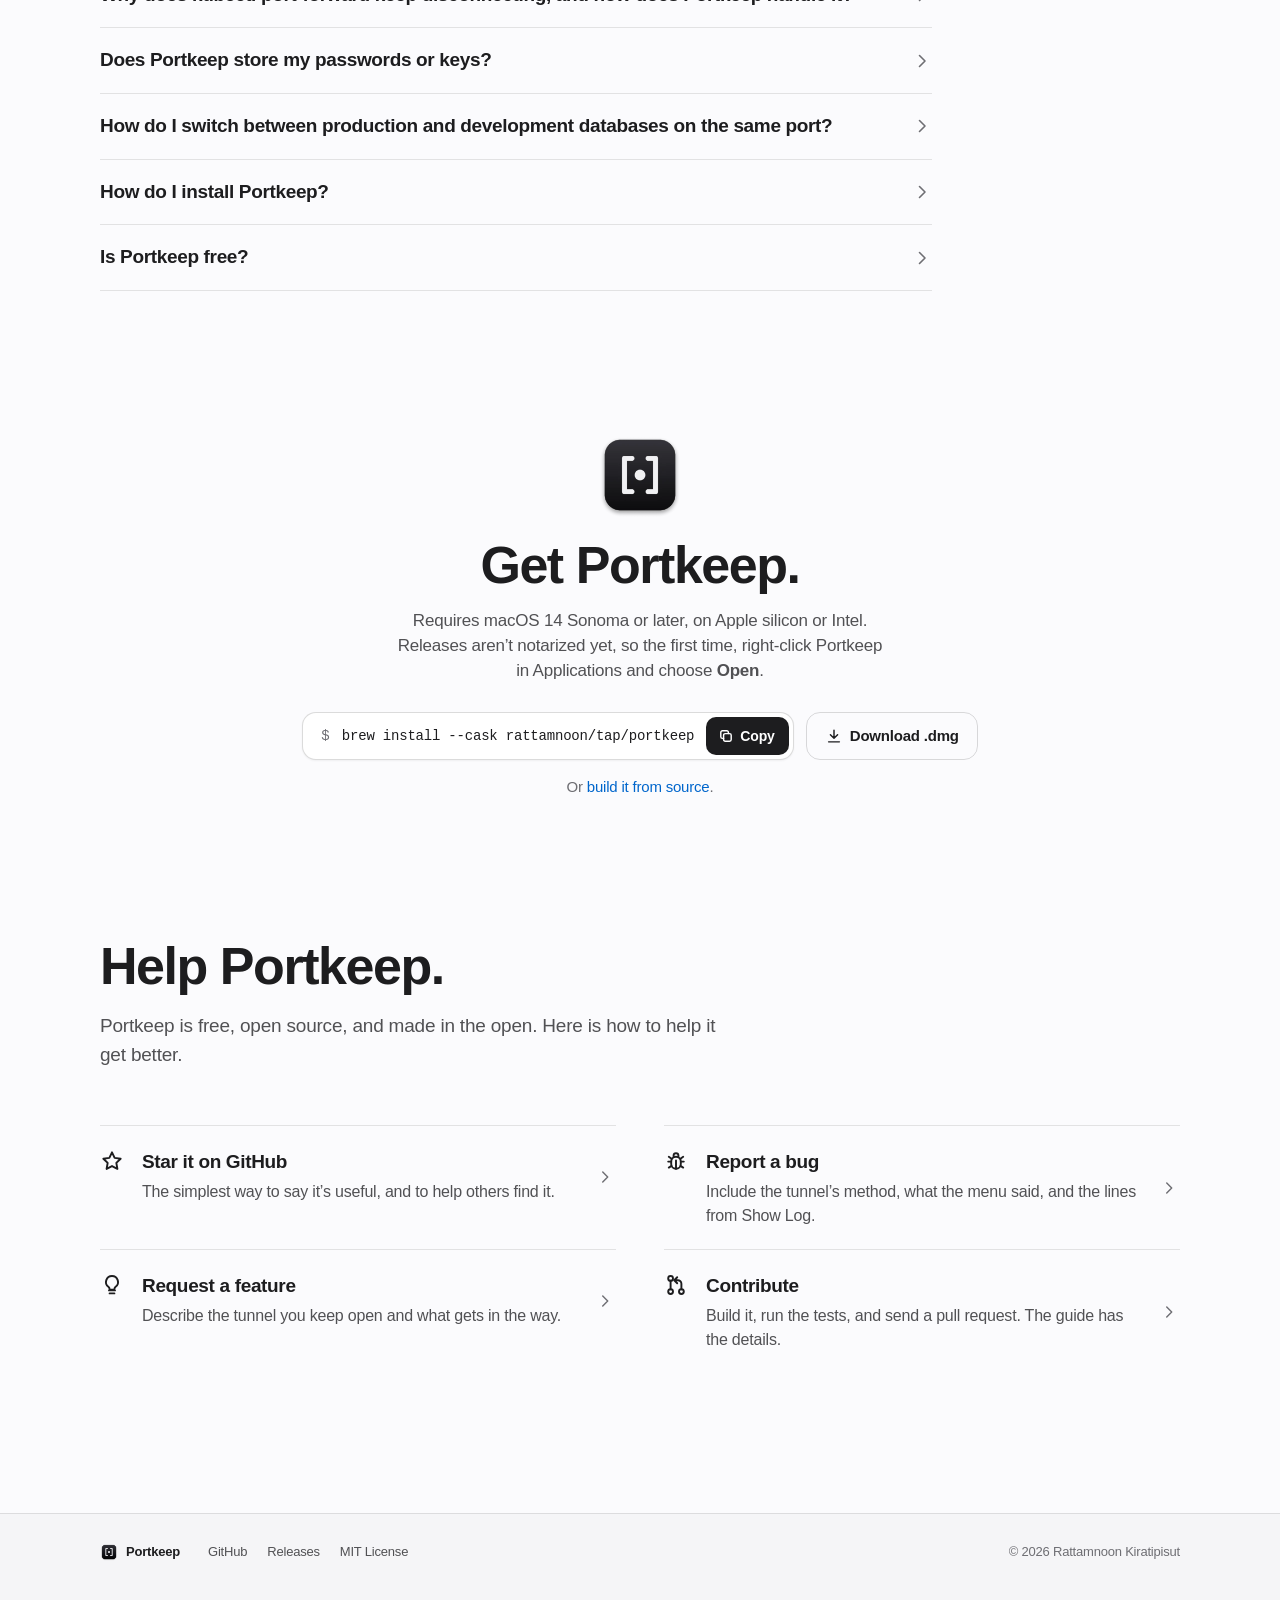
==== commit cbcb0dba: "Site: FAQ, structured data, sitemap, llms.txt and lighter images A visible FAQ for the questions dev" ====
--- a/site/index.html
+++ b/site/index.html
@@ -3,8 +3,8 @@
 <head>
 <meta charset="utf-8">
 <meta name="viewport" content="width=device-width, initial-scale=1">
-<title>Portkeep: keep your port forwards up, from the menu bar</title>
-<meta name="description" content="Portkeep is a free, open-source macOS menu bar app that keeps your SSH, AWS SSM, kubectl, GCP IAP and Cloudflare port forwards up, reconnects them on its own, and says why when one fails.">
+<title>Portkeep — keep SSH, AWS SSM and kubectl port forwards up on macOS</title>
+<meta name="description" content="Portkeep is a free, open-source SSH tunnel manager for the Mac menu bar. It keeps SSH, AWS SSM and kubectl port forwards up and says why one fails.">
 <meta name="color-scheme" content="light dark">
 <meta name="theme-color" content="#fbfbfd" media="(prefers-color-scheme: light)">
 <meta name="theme-color" content="#000000" media="(prefers-color-scheme: dark)">
@@ -13,15 +13,138 @@
 <link rel="apple-touch-icon" href="assets/apple-touch-icon.png">
 <meta property="og:type" content="website">
 <meta property="og:site_name" content="Portkeep">
-<meta property="og:title" content="Portkeep">
-<meta property="og:description" content="Keep your port forwards up, from the menu bar. Free and open source for macOS.">
+<meta property="og:title" content="Portkeep — keep your port forwards up, from the menu bar">
+<meta property="og:description" content="Portkeep is a free, open-source SSH tunnel manager for the Mac menu bar. It keeps SSH, AWS SSM and kubectl port forwards up and says why one fails.">
 <meta property="og:url" content="https://rattamnoon.github.io/portkeep/">
 <meta property="og:image" content="https://rattamnoon.github.io/portkeep/assets/og.png">
 <meta property="og:image:width" content="1200">
 <meta property="og:image:height" content="630">
 <meta property="og:image:alt" content="The Portkeep icon, a white bracket-and-dot mark on a graphite square, beside the name and tagline">
+<meta property="og:locale" content="en_US">
 <meta name="twitter:card" content="summary_large_image">
+<meta name="twitter:title" content="Portkeep — keep your port forwards up, from the menu bar">
+<meta name="twitter:description" content="Portkeep is a free, open-source SSH tunnel manager for the Mac menu bar. It keeps SSH, AWS SSM and kubectl port forwards up and says why one fails.">
+<meta name="twitter:image" content="https://rattamnoon.github.io/portkeep/assets/og.png">
+<meta name="twitter:image:alt" content="The Portkeep icon beside the name and tagline">
+<meta name="author" content="Rattamnoon Kiratipisut">
+<link rel="preload" href="assets/icon.webp" as="image" type="image/webp">
 <link rel="stylesheet" href="assets/style.css">
+<script type="application/ld+json">
+{
+ "@context": "https://schema.org",
+ "@graph": [
+  {
+   "@type": "SoftwareApplication",
+   "@id": "https://rattamnoon.github.io/portkeep/#app",
+   "name": "Portkeep",
+   "description": "A macOS menu bar app that keeps SSH, AWS Session Manager, kubectl, Google Cloud IAP, Cloudflare Access and custom port forwards up, reconnects them on its own, and explains why one fails.",
+   "url": "https://rattamnoon.github.io/portkeep/",
+   "image": "https://rattamnoon.github.io/portkeep/assets/og.png",
+   "operatingSystem": "macOS 14+",
+   "applicationCategory": "DeveloperApplication",
+   "softwareVersion": "0.3.0",
+   "offers": {
+    "@type": "Offer",
+    "price": "0",
+    "priceCurrency": "USD"
+   },
+   "license": "https://opensource.org/licenses/MIT",
+   "downloadUrl": "https://github.com/rattamnoon/portkeep/releases/latest",
+   "installUrl": "https://github.com/rattamnoon/portkeep#install",
+   "author": {
+    "@type": "Person",
+    "name": "Rattamnoon Kiratipisut",
+    "url": "https://github.com/rattamnoon"
+   },
+   "sameAs": [
+    "https://github.com/rattamnoon/portkeep"
+   ],
+   "isAccessibleForFree": true
+  },
+  {
+   "@type": "SoftwareSourceCode",
+   "@id": "https://rattamnoon.github.io/portkeep/#code",
+   "name": "Portkeep",
+   "codeRepository": "https://github.com/rattamnoon/portkeep",
+   "programmingLanguage": "Swift",
+   "license": "https://opensource.org/licenses/MIT",
+   "targetProduct": {
+    "@id": "https://rattamnoon.github.io/portkeep/#app"
+   }
+  },
+  {
+   "@type": "FAQPage",
+   "@id": "https://rattamnoon.github.io/portkeep/#faq",
+   "mainEntity": [
+    {
+     "@type": "Question",
+     "name": "How do I keep an SSH tunnel alive on macOS?",
+     "acceptedAnswer": {
+      "@type": "Answer",
+      "text": "Add it to Portkeep and switch it on. Portkeep restarts the tunnel after sleep, a network change or a dropped session, backing off from 1 s to 60 s between tries and spending none while you’re offline. It shows Connected only when the local port actually accepts connections, and tunnels that were on when it quit come back at the next launch."
+     }
+    },
+    {
+     "@type": "Question",
+     "name": "Is Portkeep an autossh alternative?",
+     "acceptedAnswer": {
+      "@type": "Answer",
+      "text": "Yes, for keeping port forwards up. Like autossh it restarts ssh when the connection drops, and it adds a menu bar switch and live status per tunnel, a check that the local port is free before starting, and a plain-language reason when a tunnel fails. It also drives AWS SSM, kubectl, Google Cloud IAP, Cloudflare Access and custom commands, not only SSH."
+     }
+    },
+    {
+     "@type": "Question",
+     "name": "How do I port forward to RDS through AWS SSM from my Mac?",
+     "acceptedAnswer": {
+      "@type": "Answer",
+      "text": "Add a tunnel with the AWS Session Manager method, pick your AWS profile, enter the ID of an instance that can reach the database, and set the RDS endpoint and port as the remote host and port. Portkeep runs aws ssm start-session for you and keeps it up. You need the AWS CLI and session-manager-plugin; SSO profiles sign in again when they expire."
+     }
+    },
+    {
+     "@type": "Question",
+     "name": "Why does kubectl port-forward keep disconnecting, and how does Portkeep handle it?",
+     "acceptedAnswer": {
+      "@type": "Answer",
+      "text": "kubectl port-forward exits when its connection to the pod breaks, for example when the pod restarts, the laptop sleeps or the network changes, and it does not restart on its own. Portkeep notices, says so in the menu, and runs it again with the same service, deployment or pod and kubeconfig context, backing off between tries."
+     }
+    },
+    {
+     "@type": "Question",
+     "name": "Does Portkeep store my passwords or keys?",
+     "acceptedAnswer": {
+      "@type": "Answer",
+      "text": "No. Portkeep never stores passwords, keys or tokens. It runs the tools you already use with your existing ~/.ssh/config, AWS profiles and kubeconfig, so authentication must already work without typing; add passphrase keys with ssh-add --apple-use-keychain."
+     }
+    },
+    {
+     "@type": "Question",
+     "name": "How do I switch between production and development databases on the same port?",
+     "acceptedAnswer": {
+      "@type": "Answer",
+      "text": "Give both tunnels the same local port, such as 3306. Switching one on switches the other off first, so changing environment is one click and your database client keeps the same address."
+     }
+    },
+    {
+     "@type": "Question",
+     "name": "How do I install Portkeep?",
+     "acceptedAnswer": {
+      "@type": "Answer",
+      "text": "Run brew install --cask rattamnoon/tap/portkeep, or download the .dmg from GitHub Releases and drag Portkeep to Applications. It needs macOS 14 Sonoma or later, on Apple silicon or Intel. Releases aren’t notarized yet, so the first time, right-click Portkeep in Applications and choose Open."
+     }
+    },
+    {
+     "@type": "Question",
+     "name": "Is Portkeep free?",
+     "acceptedAnswer": {
+      "@type": "Answer",
+      "text": "Yes. Portkeep is free and open source under the MIT License, and the code is on GitHub."
+     }
+    }
+   ]
+  }
+ ]
+}
+</script>
 </head>
 <body>
 <svg width="0" height="0" class="sprite" aria-hidden="true" focusable="false">
@@ -42,6 +165,7 @@
     <div class="bar-links">
       <a href="#why">Features</a>
       <a href="#methods">Methods</a>
+      <a href="#faq">FAQ</a>
       <a href="#help">Help out</a>
       <a href="https://github.com/rattamnoon/portkeep">GitHub</a>
     </div>
@@ -50,7 +174,7 @@
 
 <main>
   <section class="hero" aria-labelledby="hero-title">
-    <img class="hero-icon" src="assets/icon.png" width="160" height="160" alt="Portkeep app icon">
+    <img class="hero-icon" src="assets/icon.webp" width="160" height="160" alt="Portkeep app icon: a white bracket-and-dot mark on a graphite square" fetchpriority="high">
     <h1 id="hero-title">Portkeep</h1>
     <p class="hero-tagline">Keep your port forwards up, from the menu bar.</p>
 
@@ -72,7 +196,7 @@
     <p class="sr-only" aria-live="polite" id="copy-status"></p>
   </section>
 
-  <section class="stage" aria-label="The Portkeep menu">
+  <section class="stage" aria-labelledby="stage-title">
     <div class="desk">
       <div class="menubar" aria-hidden="true">
         <span class="menubar-glyph"><span>[</span><i></i><span>]</span></span>
@@ -80,12 +204,12 @@
       </div>
       <div class="desk-body">
         <div class="desk-copy">
-          <p class="desk-lead">Name each tunnel once. Switch it on when you need it. Portkeep keeps it alive.</p>
+          <h2 class="desk-lead" id="stage-title">Name each tunnel once. Switch it on when you need it. Portkeep keeps it alive.</h2>
           <p class="desk-text">For the databases, caches, dashboards and SOCKS proxies you reach through SSH jump hosts, AWS Session Manager, Kubernetes and more. When a tunnel drops, Portkeep says which one, why, and that it is already reconnecting.</p>
         </div>
         <picture class="menu-shot">
-          <source srcset="assets/menu-en-dark.png" media="(prefers-color-scheme: dark)">
-          <img src="assets/menu-en-light.png" width="360" height="540" alt="The Portkeep menu: tunnels grouped under Staging, Production and Other, each with its local port, status and a switch. Orders MySQL reads “Reconnecting… can't reach” its instance, and ClickHouse warns that port 8123 is in use by clickhouse-server.">
+          <source srcset="assets/menu-en-dark.webp" media="(prefers-color-scheme: dark)">
+          <img src="assets/menu-en-light.webp" width="360" height="540" alt="The Portkeep menu: tunnels grouped under Staging, Production and Other, each with its local port, status and a switch. Orders MySQL reads “Reconnecting… can't reach” its instance, and ClickHouse warns that port 8123 is in use by clickhouse-server.">
         </picture>
       </div>
     </div>
@@ -93,8 +217,8 @@
 
   <section class="why" id="why" aria-labelledby="why-title">
     <div class="wrap">
-      <h2 id="why-title">A terminal tab works until the laptop sleeps.</h2>
-      <p class="section-lede"><code>ssh -N -L 5432:db:5432 bastion</code> holds up until the Wi-Fi changes or the session times out, and then your database client is the first to find out. Portkeep replaces those tabs.</p>
+      <h2 id="why-title">Keep SSH tunnels alive, without a terminal tab.</h2>
+      <p class="section-lede">A terminal tab running <code>ssh -N -L 5432:db:5432 bastion</code> works until the laptop sleeps, the Wi-Fi changes or the session times out. Then your database client is the first to find out. Portkeep is an SSH tunnel manager for Mac that replaces those tabs.</p>
 
       <dl class="points">
         <div class="point">
@@ -134,8 +258,8 @@
 
   <section class="methods" id="methods" aria-labelledby="methods-title">
     <div class="wrap">
-      <h2 id="methods-title">Drives the tools you already use.</h2>
-      <p class="section-lede">Portkeep runs your existing CLIs with your existing config and credentials, and shows the exact command it runs. It never stores passwords, keys or tokens.</p>
+      <h2 id="methods-title">SSH, AWS SSM, kubectl and more.</h2>
+      <p class="section-lede">SSH tunnels, AWS SSM port forwarding, <code>kubectl port-forward</code>, Google Cloud IAP and Cloudflare Access, from one menu. Portkeep drives the tools you already use, with your existing config and credentials, and shows the exact command it runs. It never stores passwords, keys or tokens.</p>
 
       <ul class="method-list">
         <li><span class="m-name">SSH</span><span class="m-detail">Local <code>-L</code>, remote <code>-R</code>, SOCKS <code>-D</code> and ProxyJump, with hosts from <code>~/.ssh/config</code></span><code class="m-cmd">ssh</code></li>
@@ -147,7 +271,7 @@
       </ul>
 
       <figure class="window-shot">
-        <img src="assets/add-en-light.png" width="780" height="632" loading="lazy" alt="The Add Tunnel window: the connection methods in a sidebar, and the SSH form with name, group, tag, forwarding type, host, jump host, destination and local port.">
+        <img src="assets/add-en-light.webp" width="780" height="632" loading="lazy" alt="The Add Tunnel window: the connection methods in a sidebar, and the SSH form with name, group, tag, forwarding type, host, jump host, destination and local port.">
       </figure>
     </div>
   </section>
@@ -172,9 +296,49 @@
     </div>
   </section>
 
+  <section class="faq" id="faq" aria-labelledby="faq-title">
+    <div class="wrap">
+      <h2 id="faq-title">Questions, answered.</h2>
+      <div class="qa-list">
+        <details class="qa">
+          <summary><h3>How do I keep an SSH tunnel alive on macOS?</h3><svg class="ico qa-chev" aria-hidden="true"><use href="#i-arrow"/></svg></summary>
+          <p>Add it to Portkeep and switch it on. Portkeep restarts the tunnel after sleep, a network change or a dropped session, backing off from 1 s to 60 s between tries and spending none while you’re offline. It shows <em>Connected</em> only when the local port actually accepts connections, and tunnels that were on when it quit come back at the next launch.</p>
+        </details>
+        <details class="qa">
+          <summary><h3>Is Portkeep an autossh alternative?</h3><svg class="ico qa-chev" aria-hidden="true"><use href="#i-arrow"/></svg></summary>
+          <p>Yes, for keeping port forwards up. Like autossh it restarts <code>ssh</code> when the connection drops, and it adds a menu bar switch and live status per tunnel, a check that the local port is free before starting, and a plain-language reason when a tunnel fails. It also drives AWS SSM, kubectl, Google Cloud IAP, Cloudflare Access and custom commands, not only SSH.</p>
+        </details>
+        <details class="qa">
+          <summary><h3>How do I port forward to RDS through AWS SSM from my Mac?</h3><svg class="ico qa-chev" aria-hidden="true"><use href="#i-arrow"/></svg></summary>
+          <p>Add a tunnel with the AWS Session Manager method, pick your AWS profile, enter the ID of an instance that can reach the database, and set the RDS endpoint and port as the remote host and port. Portkeep runs <code>aws ssm start-session</code> for you and keeps it up. You need the AWS CLI and <code>session-manager-plugin</code>; SSO profiles sign in again when they expire.</p>
+        </details>
+        <details class="qa">
+          <summary><h3>Why does kubectl port-forward keep disconnecting, and how does Portkeep handle it?</h3><svg class="ico qa-chev" aria-hidden="true"><use href="#i-arrow"/></svg></summary>
+          <p><code>kubectl port-forward</code> exits when its connection to the pod breaks, for example when the pod restarts, the laptop sleeps or the network changes, and it does not restart on its own. Portkeep notices, says so in the menu, and runs it again with the same service, deployment or pod and kubeconfig context, backing off between tries.</p>
+        </details>
+        <details class="qa">
+          <summary><h3>Does Portkeep store my passwords or keys?</h3><svg class="ico qa-chev" aria-hidden="true"><use href="#i-arrow"/></svg></summary>
+          <p>No. Portkeep never stores passwords, keys or tokens. It runs the tools you already use with your existing <code>~/.ssh/config</code>, AWS profiles and kubeconfig, so authentication must already work without typing; add passphrase keys with <code>ssh-add --apple-use-keychain</code>.</p>
+        </details>
+        <details class="qa">
+          <summary><h3>How do I switch between production and development databases on the same port?</h3><svg class="ico qa-chev" aria-hidden="true"><use href="#i-arrow"/></svg></summary>
+          <p>Give both tunnels the same local port, such as 3306. Switching one on switches the other off first, so changing environment is one click and your database client keeps the same address.</p>
+        </details>
+        <details class="qa">
+          <summary><h3>How do I install Portkeep?</h3><svg class="ico qa-chev" aria-hidden="true"><use href="#i-arrow"/></svg></summary>
+          <p>Run <code>brew install --cask rattamnoon/tap/portkeep</code>, or download the .dmg from GitHub Releases and drag Portkeep to Applications. It needs macOS 14 Sonoma or later, on Apple silicon or Intel. Releases aren’t notarized yet, so the first time, right-click Portkeep in Applications and choose Open.</p>
+        </details>
+        <details class="qa">
+          <summary><h3>Is Portkeep free?</h3><svg class="ico qa-chev" aria-hidden="true"><use href="#i-arrow"/></svg></summary>
+          <p>Yes. Portkeep is free and open source under the MIT License, and the code is on GitHub.</p>
+        </details>
+      </div>
+    </div>
+  </section>
+
   <section class="get" aria-labelledby="get-title">
     <div class="wrap get-inner">
-      <img src="assets/icon.png" width="88" height="88" alt="" loading="lazy">
+      <img src="assets/icon.webp" width="88" height="88" alt="" loading="lazy">
       <h2 id="get-title">Get Portkeep.</h2>
       <p>Requires macOS 14 Sonoma or later, on Apple silicon or Intel. Releases aren’t notarized yet, so the first time, right-click Portkeep in Applications and choose <strong>Open</strong>.</p>
       <div class="install">
--- a/site/assets/style.css
+++ b/site/assets/style.css
@@ -281,6 +281,7 @@
 .desk-copy { max-width: 34rem; text-align: center; }
 .desk-lead {
   margin: 0;
+  max-width: none;
   font-size: clamp(1.6rem, 1.1rem + 2vw, 2.6rem);
   line-height: 1.12;
   font-weight: 700;
@@ -322,7 +323,7 @@
 }
 
 /* Sections */
-.why, .methods, .cli, .get, .help { padding: clamp(80px, 11vw, 140px) 0 0; }
+.why, .methods, .cli, .faq, .get, .help { padding: clamp(80px, 11vw, 140px) 0 0; }
 .section-lede {
   margin: 18px 0 0;
   max-width: 62ch;
@@ -424,6 +425,26 @@
 .terminal .urls { border-top: 1px solid rgba(255, 255, 255, 0.1); color: var(--term-ink); }
 .terminal ::selection { background: #f5f5f7; color: #1d1d1f; }
 .c-note { color: var(--term-dim); }
+
+/* FAQ */
+.qa-list { margin-top: clamp(36px, 5vw, 56px); border-bottom: 1px solid var(--hair); max-width: 52rem; }
+.qa { border-top: 1px solid var(--hair); }
+.qa summary {
+  display: flex; align-items: center; justify-content: space-between; gap: 16px;
+  padding: 20px 0;
+  cursor: pointer; list-style: none;
+}
+.qa summary::-webkit-details-marker { display: none; }
+.qa h3 { margin: 0; font-size: 19px; font-weight: 600; letter-spacing: -0.018em; line-height: 1.3; }
+.qa summary:hover h3 { color: var(--link); }
+.qa-chev { color: var(--ink-3); transition: transform 200ms cubic-bezier(0.16, 1, 0.3, 1); }
+.qa[open] .qa-chev { transform: rotate(90deg); }
+.qa p { margin: 0; padding: 0 40px 24px 0; color: var(--ink-2); max-width: 68ch; text-wrap: pretty; }
+.qa em { font-style: normal; color: var(--ink); font-weight: 500; }
+.qa code {
+  padding: 0.08em 0.36em; border-radius: 6px;
+  background: var(--bg-alt); border: 1px solid var(--hair);
+}
 
 /* Get */
 .get-inner { display: flex; flex-direction: column; align-items: center; text-align: center; }
@@ -488,6 +509,7 @@
   .method-list li { grid-template-columns: minmax(0, 1fr); }
   .m-cmd { margin-top: 4px; }
   .help-list { grid-template-columns: minmax(0, 1fr); }
+  .qa p { padding-right: 0; }
   .install { width: 100%; flex-direction: column; align-items: stretch; }
   .brew { width: 100%; }
   .brew code { flex: 1; min-width: 0; font-size: 13px; }
@@ -500,3 +522,6 @@
   html { scroll-behavior: auto; }
   *, *::before, *::after { transition: none !important; }
 }
+
+/* 404 */
+.lost { min-height: calc(100vh - 49px); justify-content: center; padding-bottom: 96px; }
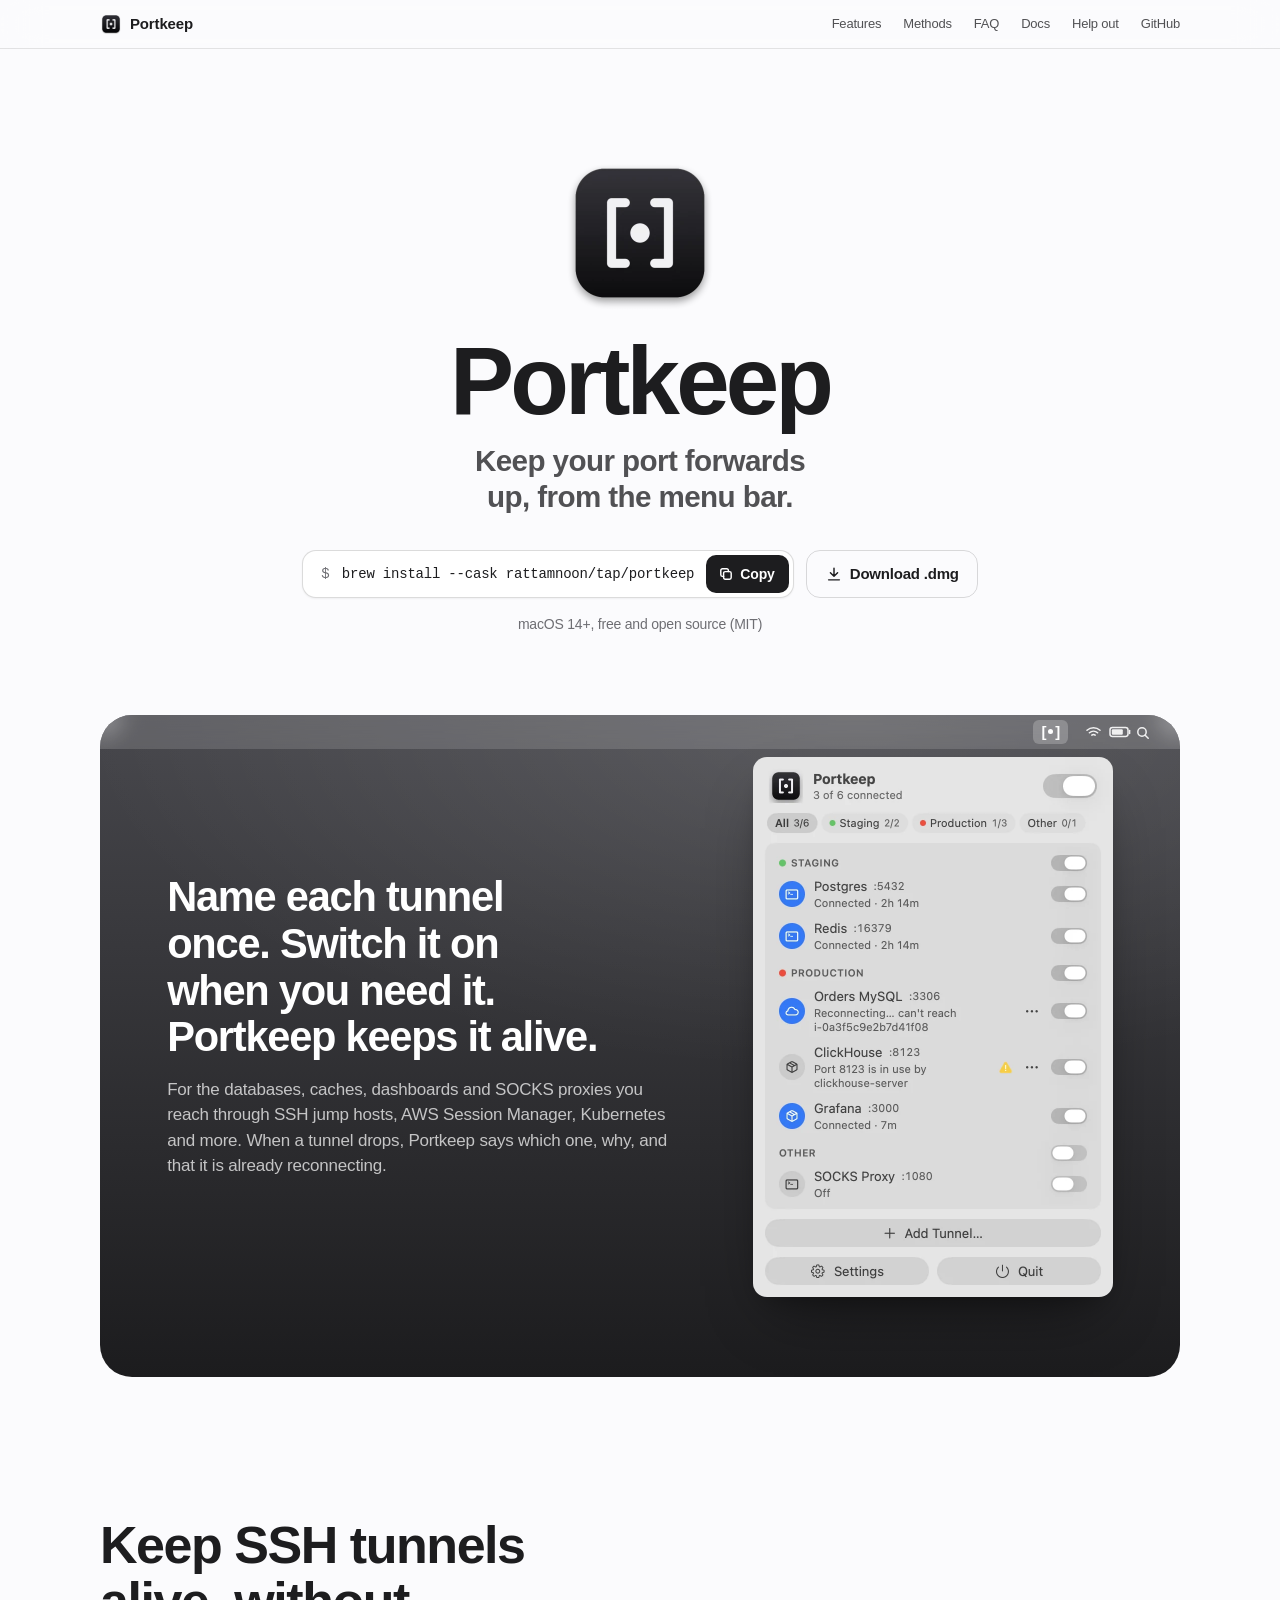
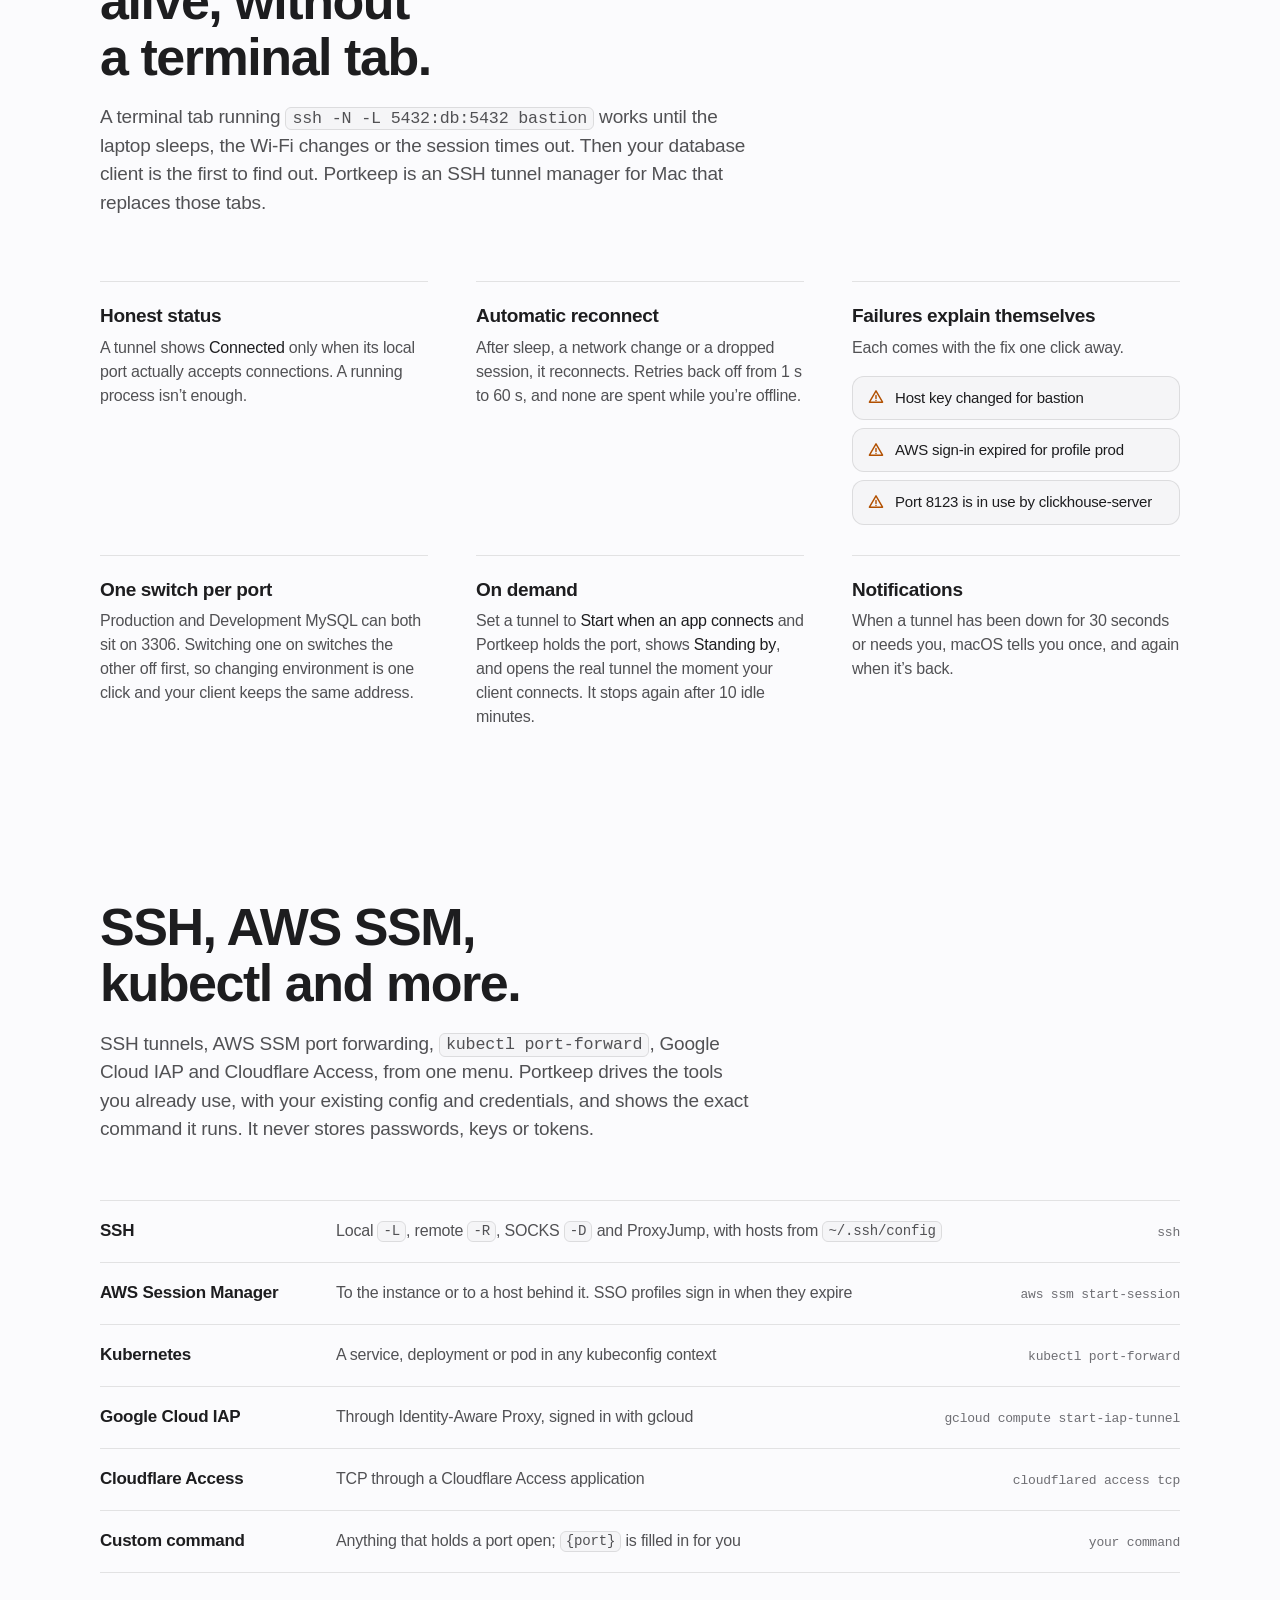
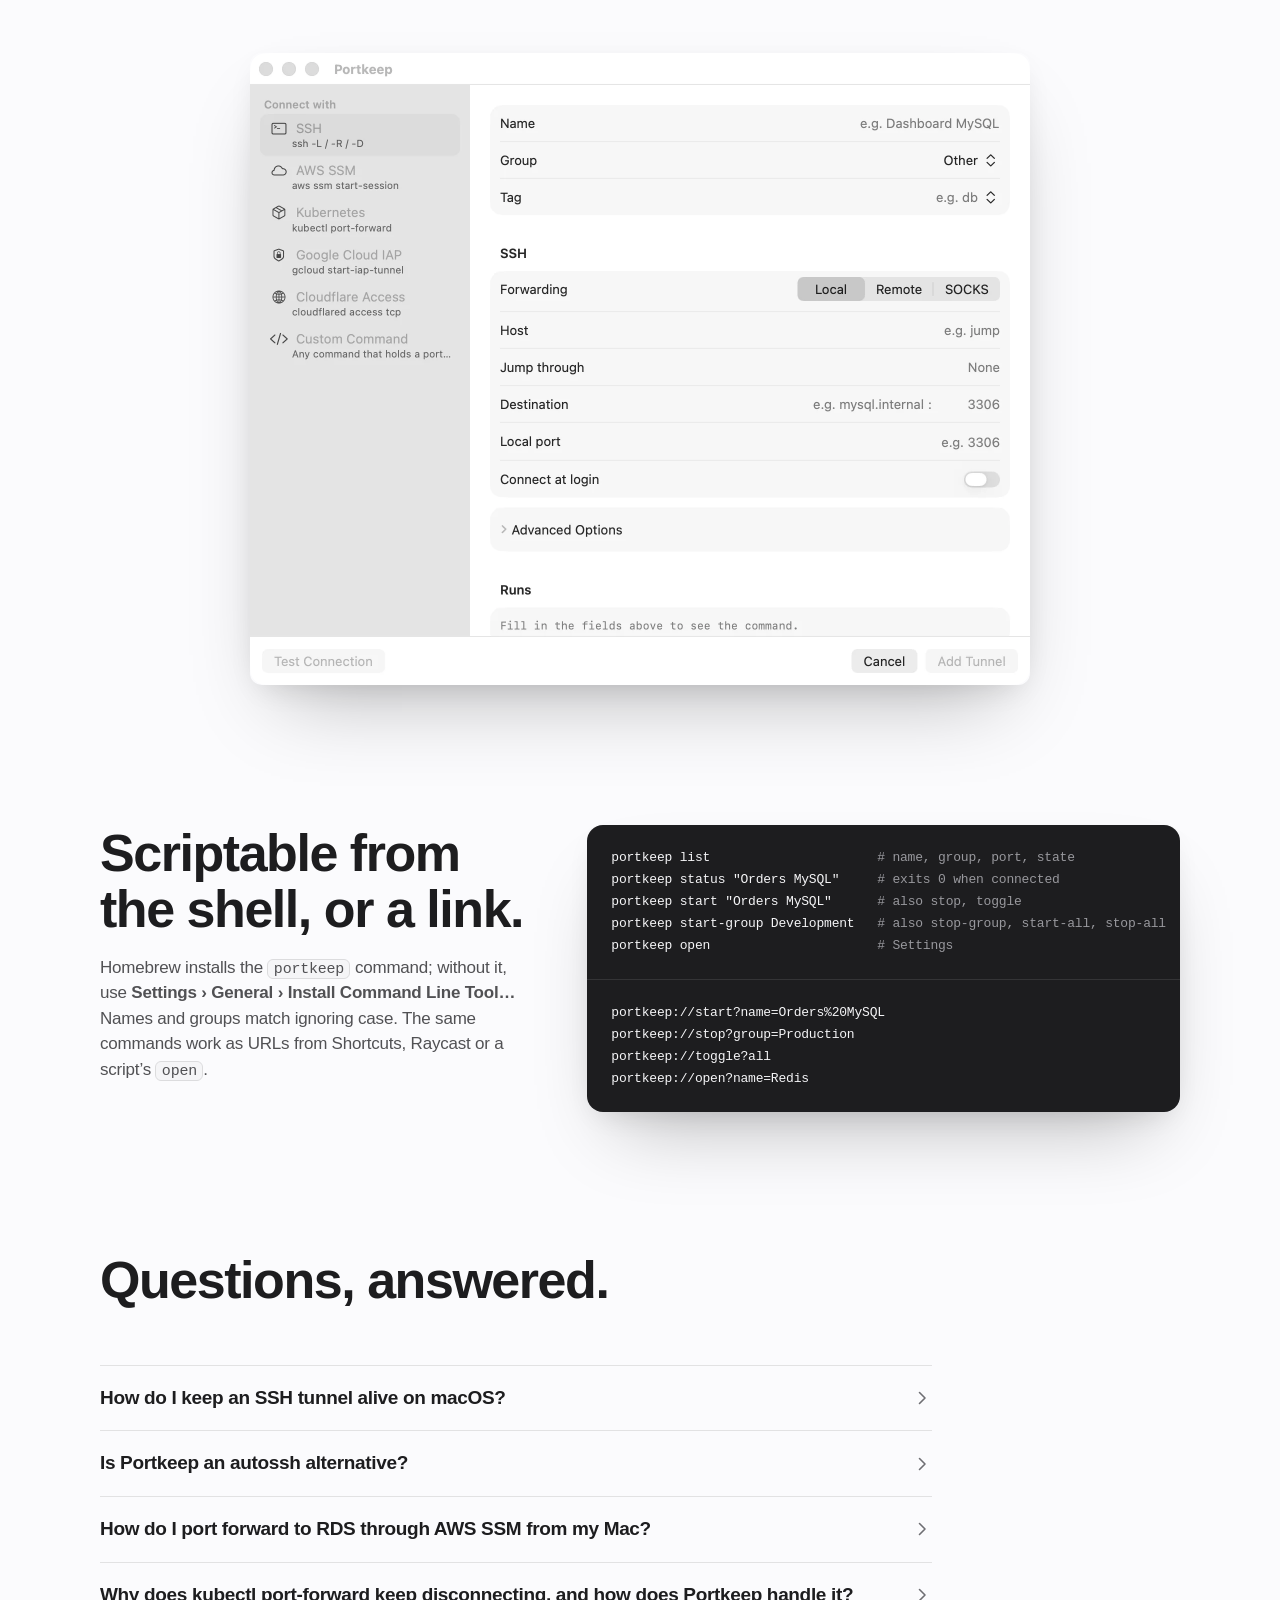
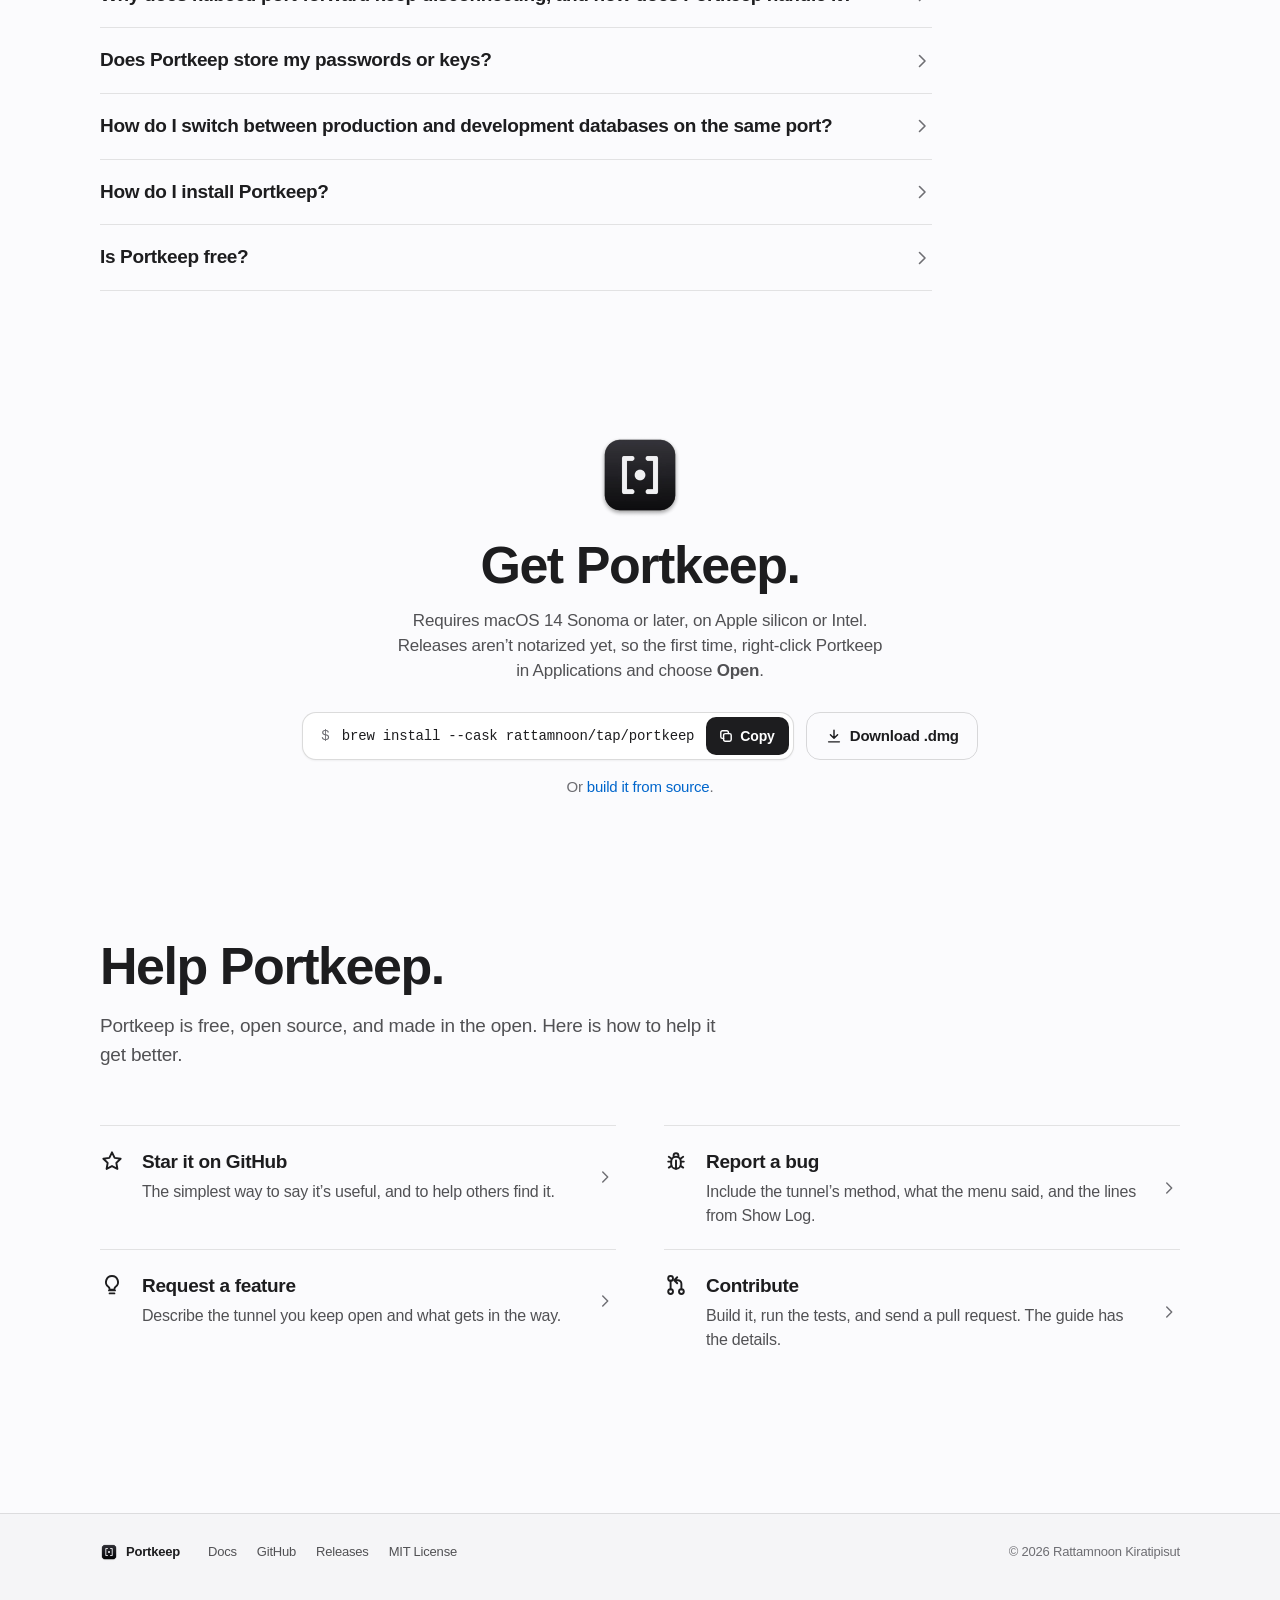
==== commit 42398632: "Link the docs from the landing page, README, sitemap and llms.txt" ====
--- a/site/index.html
+++ b/site/index.html
@@ -166,6 +166,7 @@
       <a href="#why">Features</a>
       <a href="#methods">Methods</a>
       <a href="#faq">FAQ</a>
+      <a href="docs/">Docs</a>
       <a href="#help">Help out</a>
       <a href="https://github.com/rattamnoon/portkeep">GitHub</a>
     </div>
@@ -412,6 +413,7 @@
   <div class="wrap foot-inner">
     <span class="foot-brand"><img src="assets/favicon.png" width="18" height="18" alt=""> Portkeep</span>
     <nav class="foot-links" aria-label="Footer">
+      <a href="docs/">Docs</a>
       <a href="https://github.com/rattamnoon/portkeep">GitHub</a>
       <a href="https://github.com/rattamnoon/portkeep/releases">Releases</a>
       <a href="https://github.com/rattamnoon/portkeep/blob/main/LICENSE">MIT License</a>
